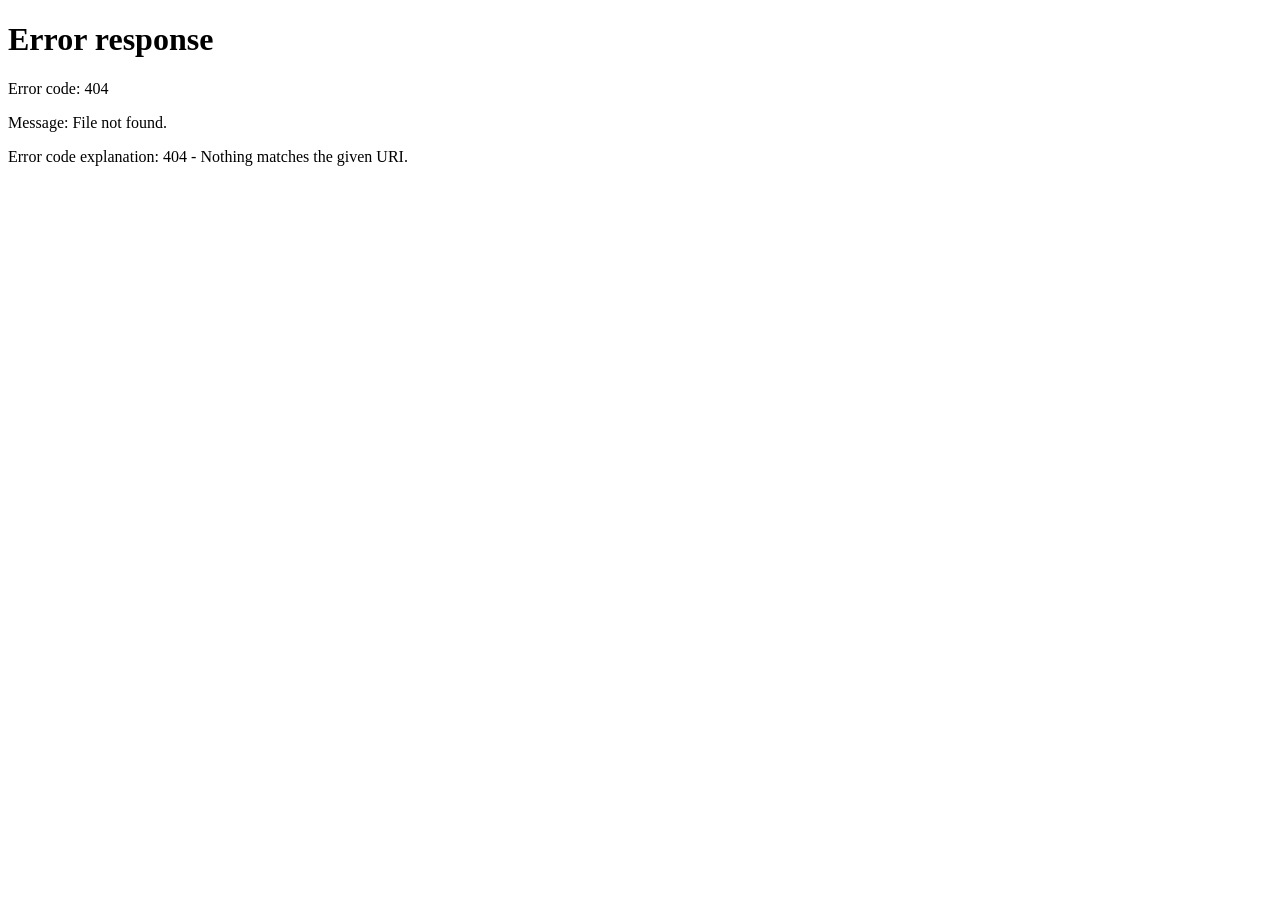
==== index.html @ 21e56ce3 "Add files via upload" ====
<!DOCTYPE html>
<html lang="fr">
<head>
<meta charset="UTF-8">
<meta name="viewport" content="width=device-width, initial-scale=1.0">
<title>Julien Lejeune - Coach Sportif & Preparateur Physique</title>
<meta http-equiv="refresh" content="0; url=variants/theme-5-charbon.html">
<link rel="canonical" href="variants/theme-5-charbon.html">
</head>
<body>
<p>Redirection vers le site...</p>
<script>
  window.location.replace('variants/theme-5-charbon.html');
</script>
</body>
</html>
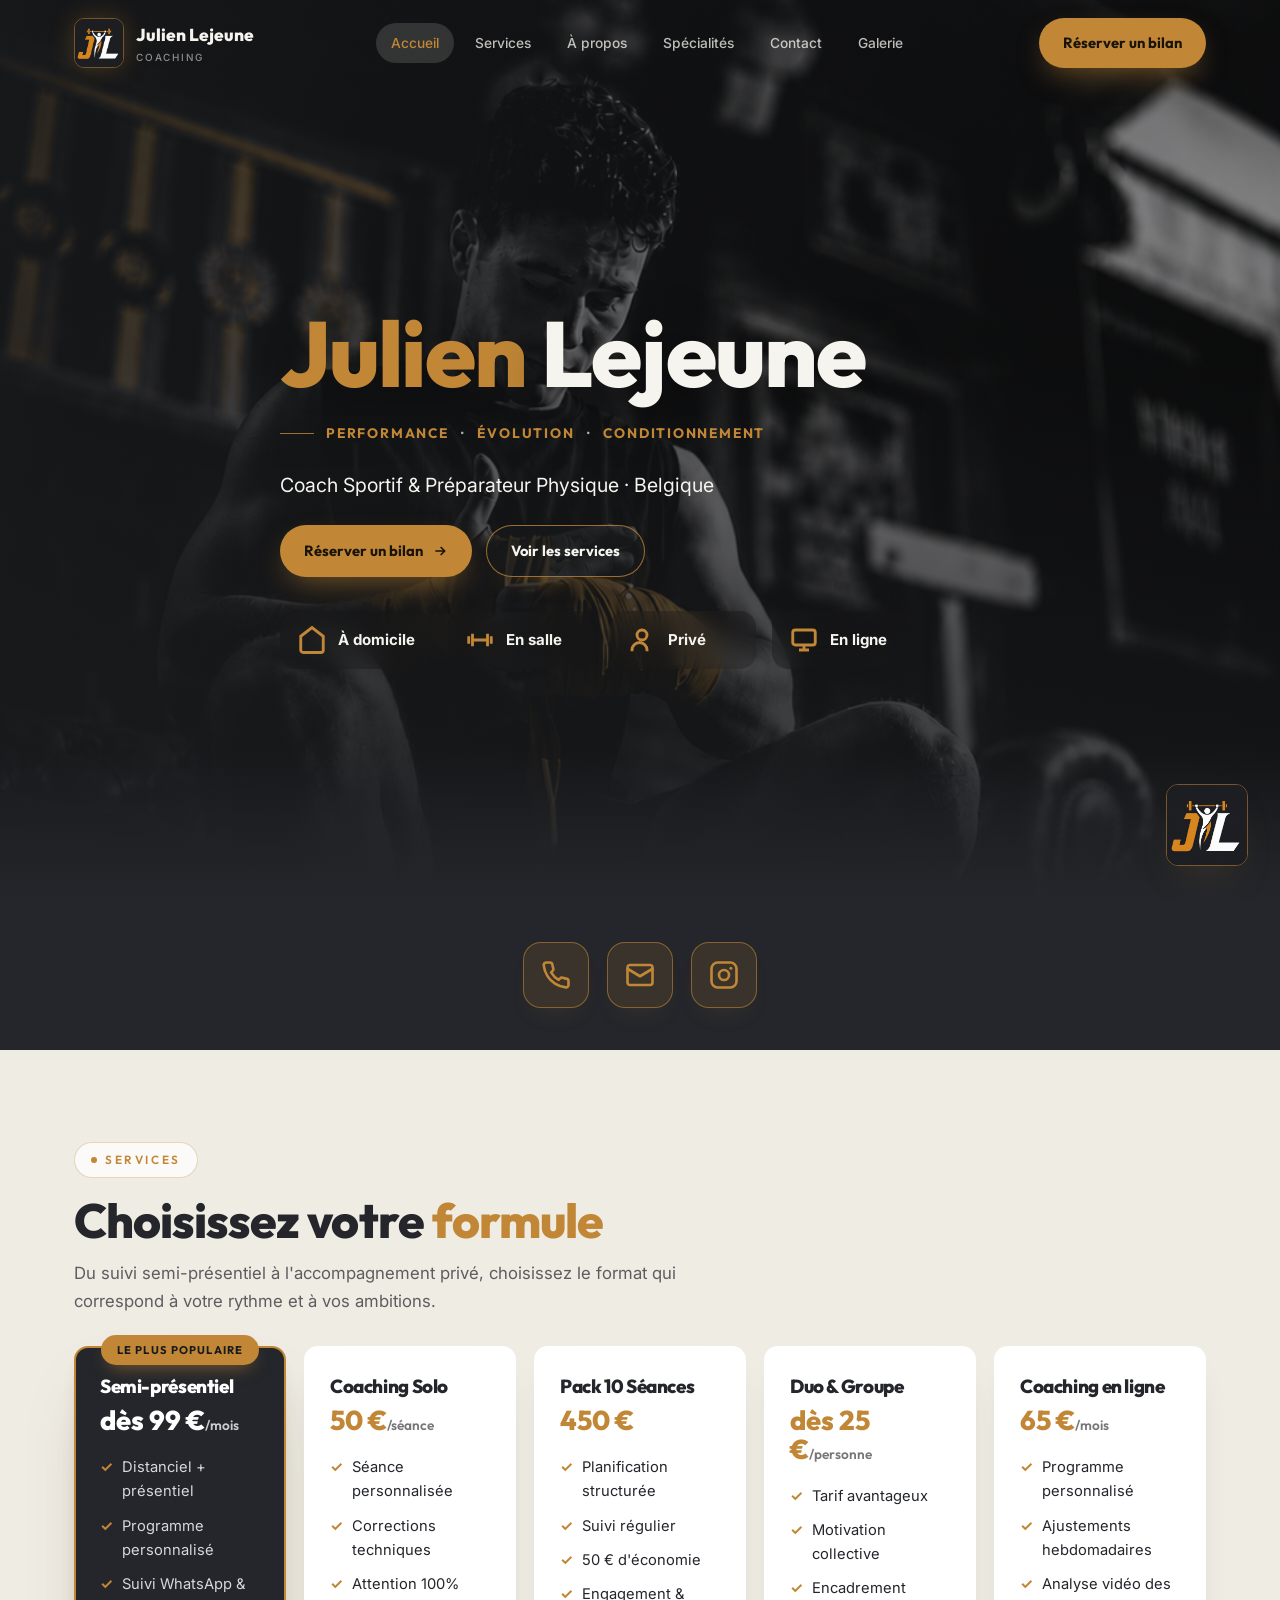
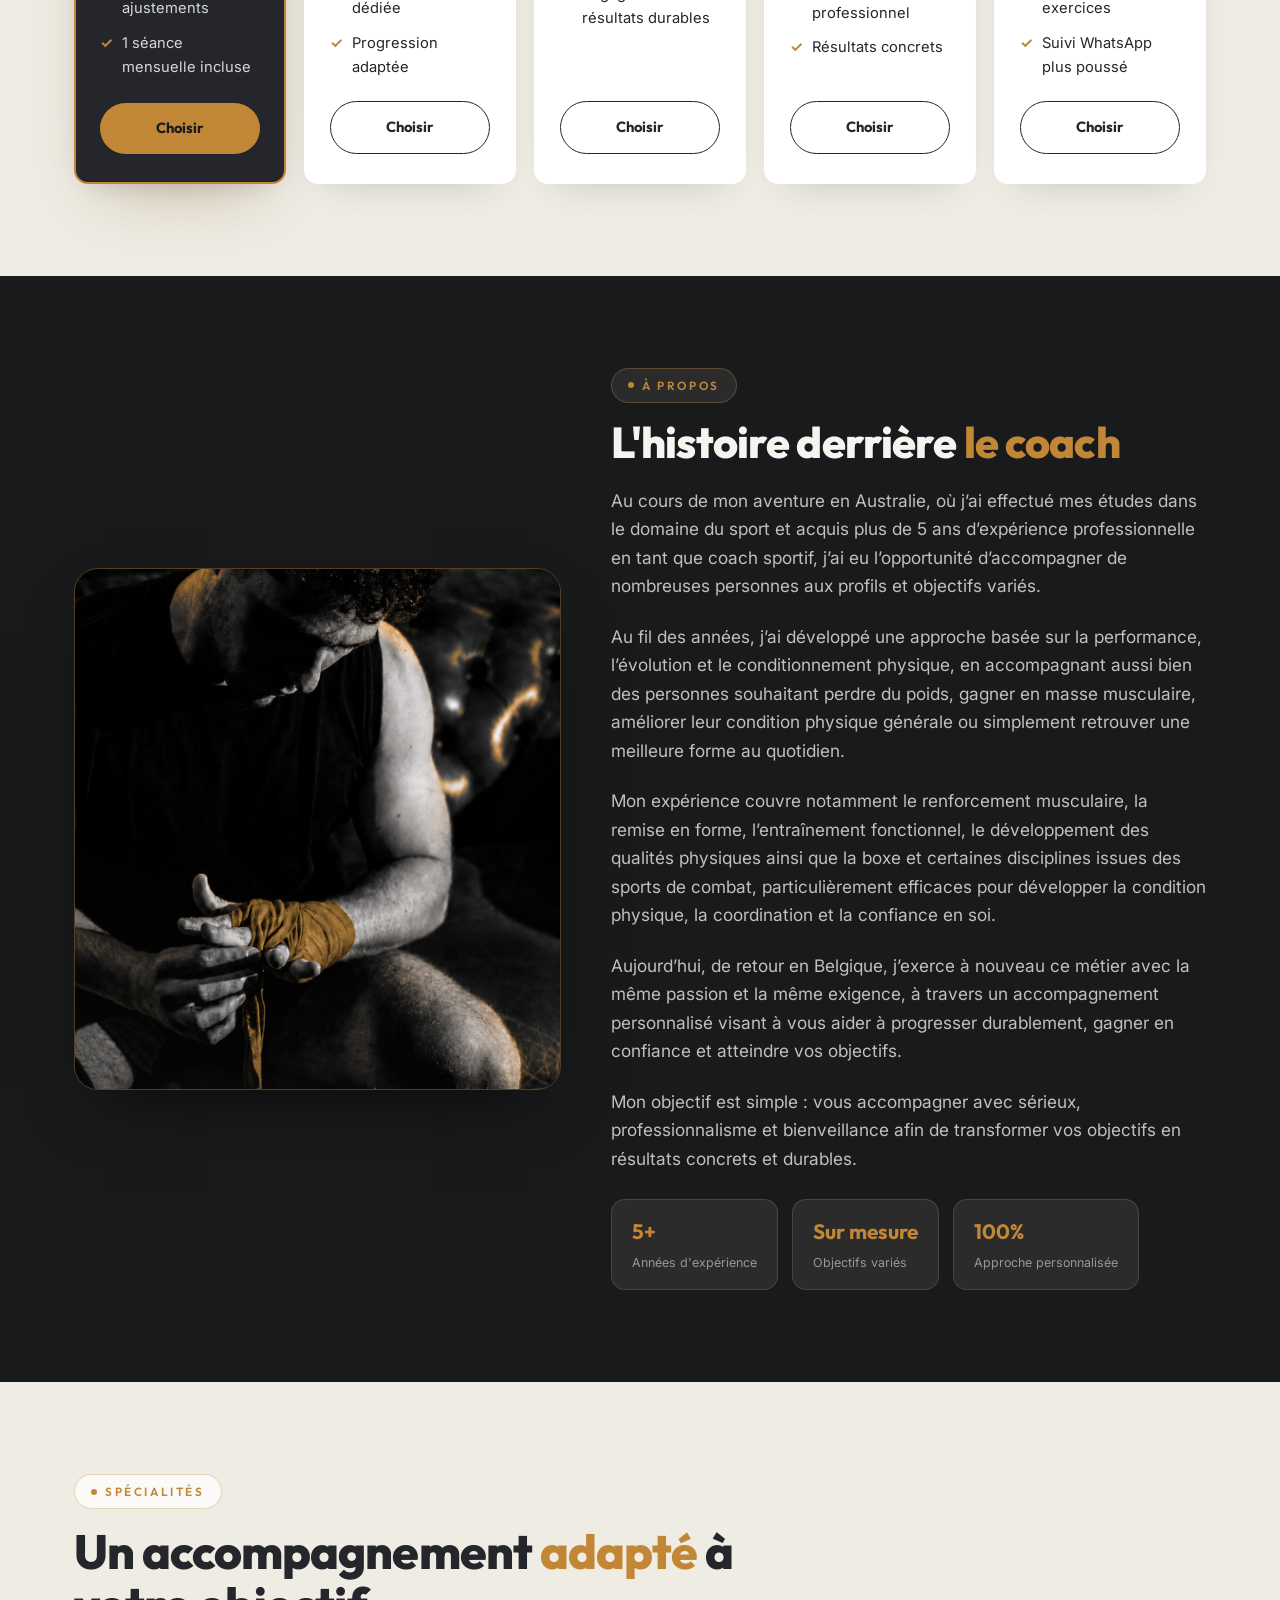
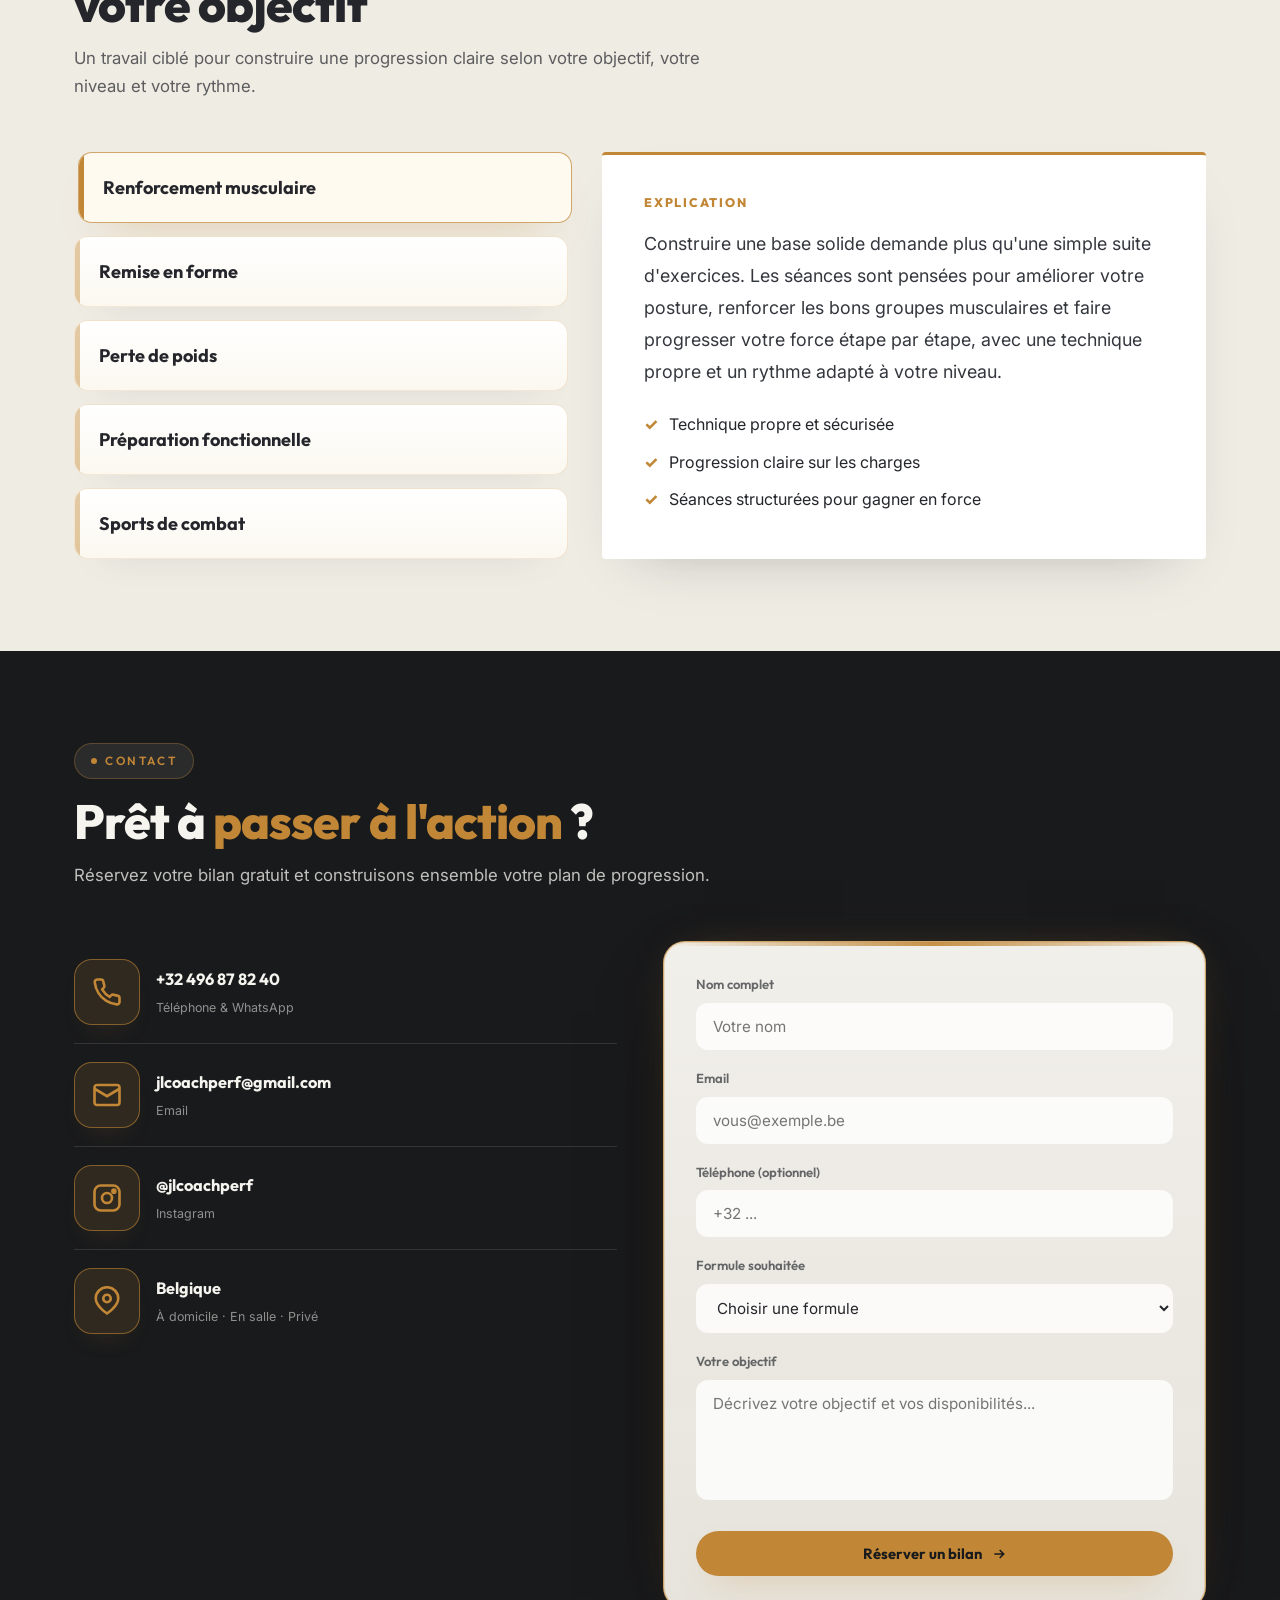
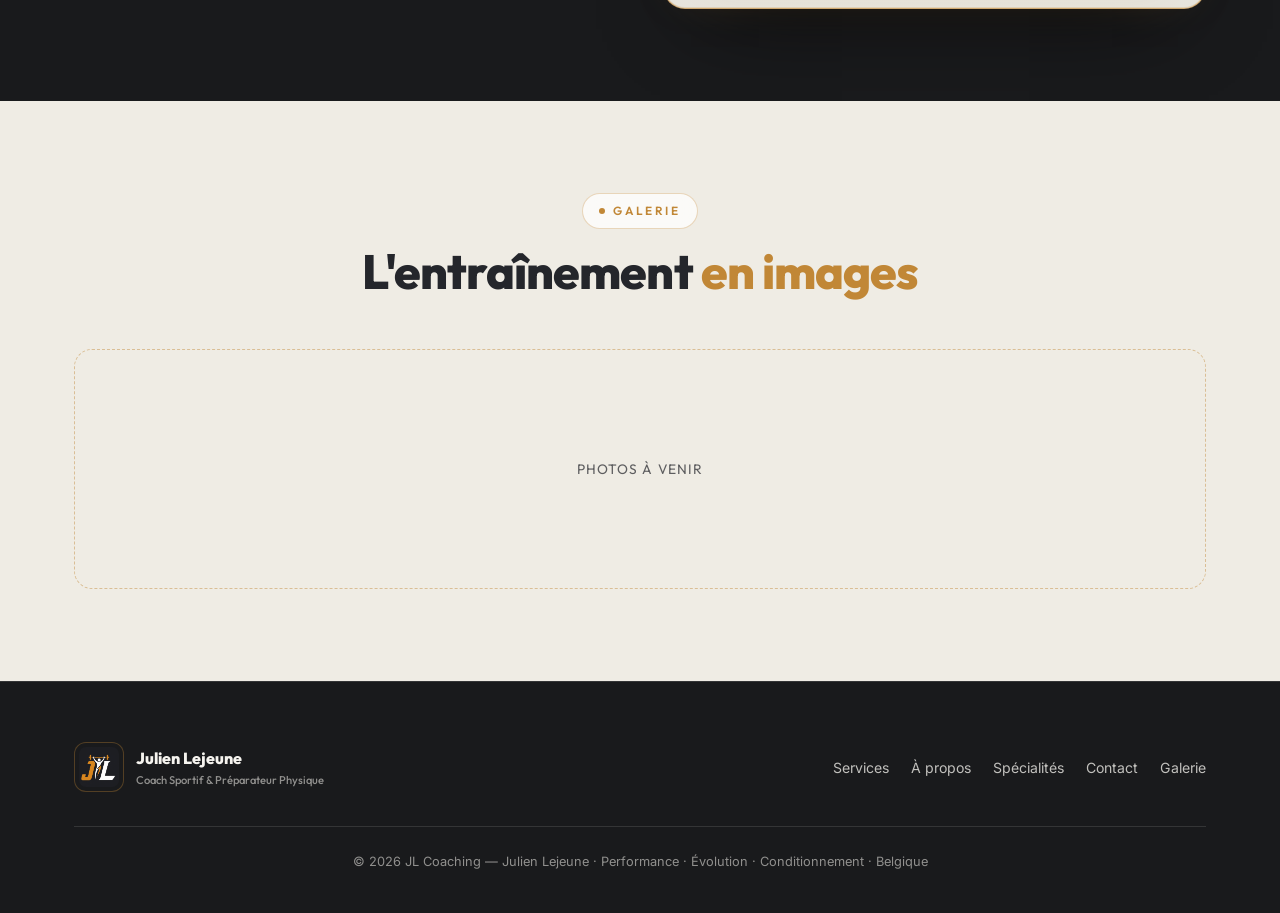
==== commit c2e37eed: "Add files via upload" ====
--- a/index.html
+++ b/index.html
@@ -1,16 +1,942 @@
-<!DOCTYPE html>
+﻿<!DOCTYPE html>
 <html lang="fr">
 <head>
 <meta charset="UTF-8">
 <meta name="viewport" content="width=device-width, initial-scale=1.0">
-<title>Julien Lejeune - Coach Sportif & Preparateur Physique</title>
-<meta http-equiv="refresh" content="0; url=variants/theme-5-charbon.html">
-<link rel="canonical" href="variants/theme-5-charbon.html">
+<title>Julien Lejeune — Coach Sportif & Préparateur Physique | Belgique</title>
+<meta name="description" content="Julien Lejeune, coach sportif & préparateur physique en Belgique. Renforcement, remise en forme, préparation fonctionnelle, boxe & sports de combat. À domicile, en salle ou privé.">
+<link rel="preconnect" href="https://fonts.googleapis.com">
+<link rel="preconnect" href="https://fonts.gstatic.com" crossorigin>
+<link href="https://fonts.googleapis.com/css2?family=Outfit:wght@500;600;700;800&family=Inter:wght@400;500;600;700&display=swap" rel="stylesheet">
+<style>
+  :root{
+    --charbon:#24262B;
+    --charbon-2:#191A1C;
+    --or:#C18736;
+    --ambre:#C18736;
+    --or-light:#C18736;
+    --action-gold:#C18736;
+    --creme:#F6F4EF;
+    --creme-soft:rgba(246,244,239,.76);
+    --creme-faint:rgba(246,244,239,.54);
+    --ink-soft:rgba(36,38,43,.72);
+    --ink-faint:rgba(36,38,43,.52);
+    --glass:rgba(246,244,239,.08);
+    --glass-2:rgba(246,244,239,.14);
+    --border:rgba(193,135,54,.34);
+    --border-soft:rgba(246,244,239,.12);
+    --shadow:0 30px 70px -30px rgba(0,0,0,.72);
+    --radius:22px;
+    --maxw:1180px;
+  }
+  *{margin:0;padding:0;box-sizing:border-box}
+  html{scroll-behavior:smooth}
+  @media (prefers-reduced-motion:reduce){html{scroll-behavior:auto}}
+  body{
+    font-family:'Inter',system-ui,sans-serif;
+    background:var(--charbon-2);
+    color:var(--creme);
+    line-height:1.65;
+    overflow-x:hidden;
+    -webkit-font-smoothing:antialiased;
+  }
+  /* diffuse golden glows over charcoal */
+  body::before{
+    content:"";position:fixed;inset:0;z-index:-2;
+    background:
+      radial-gradient(900px 600px at 12% -5%, rgba(193,135,54,.18), transparent 60%),
+      radial-gradient(800px 700px at 95% 8%, rgba(193,135,54,.1), transparent 55%),
+      linear-gradient(180deg, var(--charbon) 0%, var(--charbon-2) 100%);
+  }
+  body::after{
+    content:"";position:fixed;inset:0;z-index:-1;pointer-events:none;
+    background-image:radial-gradient(rgba(246,244,239,.03) 1px, transparent 1px);
+    background-size:42px 42px;opacity:.55;
+  }
+  h1,h2,h3,h4{font-family:'Outfit',sans-serif;line-height:1.1;font-weight:800;letter-spacing:-.02em}
+  a{color:inherit;text-decoration:none}
+  img{display:block;max-width:100%}
+  .wrap{max-width:var(--maxw);margin:0 auto;padding:0 24px}
+  .gold-text{
+    color:var(--or);
+  }
+  .eyebrow{
+    display:inline-flex;align-items:center;gap:8px;
+    font-family:'Outfit',sans-serif;font-weight:600;
+    font-size:.74rem;letter-spacing:.22em;text-transform:uppercase;
+    color:var(--or);
+    padding:7px 16px;border:1px solid var(--border);border-radius:100px;
+    background:var(--glass);backdrop-filter:blur(8px);
+  }
+  .eyebrow .dot{width:6px;height:6px;border-radius:50%;background:var(--or);box-shadow:none}
+
+  /* PROGRESS BAR */
+  #progress{
+    position:fixed;top:0;left:0;height:3px;width:0;z-index:1000;
+    background:var(--or);
+    box-shadow:0 0 14px rgba(193,135,54,.45);
+  }
+
+  /* NAV */
+  nav{
+    position:fixed;top:0;left:0;right:0;z-index:900;
+    transition:padding .35s ease,background .35s ease,border-color .35s ease;
+    padding:18px 0;
+    border-bottom:1px solid transparent;
+  }
+  nav.scrolled{
+    padding:11px 0;
+    background:rgba(25,26,28,.86);
+    backdrop-filter:blur(18px) saturate(140%);
+    border-bottom:1px solid var(--border-soft);
+  }
+  .nav-inner{display:flex;align-items:center;justify-content:space-between;gap:20px}
+  .brand{display:flex;align-items:center;gap:12px;font-family:'Outfit',sans-serif;font-weight:800;font-size:1.08rem}
+  .brand img{width:50px;height:50px;border-radius:10px;object-fit:cover;border:1.5px solid rgba(193,135,54,.56);box-shadow:0 0 24px rgba(193,135,54,.28);background:transparent;padding:0}
+  .brand small{display:block;font-weight:500;font-size:.62rem;letter-spacing:.18em;text-transform:uppercase;color:var(--creme-faint);font-family:'Inter',sans-serif}
+  .nav-links{display:flex;align-items:center;gap:6px}
+  .nav-links a{
+    font-size:.86rem;font-weight:500;color:var(--creme-soft);
+    padding:9px 15px;border-radius:100px;transition:.25s;position:relative;
+  }
+  .nav-links a:hover{color:var(--creme);background:var(--glass)}
+  .nav-links a.active{color:var(--ambre);background:var(--glass-2)}
+  .btn{
+    display:inline-flex;align-items:center;gap:9px;cursor:pointer;border:none;
+    font-family:'Outfit',sans-serif;font-weight:700;font-size:.92rem;
+    padding:13px 24px;border-radius:100px;transition:transform .25s,box-shadow .25s,filter .25s;
+  }
+  .btn-gold{
+    color:#1a1408;
+    background:var(--action-gold);
+    box-shadow:0 12px 30px -10px rgba(193,135,54,.62);
+  }
+  .btn-gold:hover{transform:translateY(-3px);background:var(--action-gold);filter:none;box-shadow:0 18px 40px -12px rgba(193,135,54,.68)}
+  .btn-ghost{color:var(--creme);background:var(--glass);border:1px solid var(--border)}
+  .btn-ghost:hover{transform:translateY(-3px);background:var(--glass-2);border-color:var(--ambre)}
+  .hero-actions .btn-ghost{
+    border-color:rgba(193,135,54,.78);
+    background:rgba(25,26,28,.5);
+    box-shadow:0 12px 30px -22px rgba(193,135,54,.8);
+  }
+  .hero-actions .btn-ghost:hover{
+    background:rgba(193,135,54,.18);
+    box-shadow:0 18px 40px -24px rgba(193,135,54,.9);
+  }
+  .nav-cta{display:inline-flex}
+  .burger{display:none;flex-direction:column;gap:5px;background:none;border:none;cursor:pointer;padding:8px}
+  .burger span{width:24px;height:2px;background:var(--creme);border-radius:2px;transition:.3s}
+  .burger.open span:nth-child(1){transform:translateY(7px) rotate(45deg)}
+  .burger.open span:nth-child(2){opacity:0}
+  .burger.open span:nth-child(3){transform:translateY(-7px) rotate(-45deg)}
+
+  /* HERO */
+  header.hero{
+    min-height:100vh;padding:170px 0 120px;position:relative;
+    display:flex;align-items:center;overflow:hidden;
+    background:
+      linear-gradient(180deg,rgba(25,26,28,.42) 0%,rgba(25,26,28,.35) 40%,rgba(25,26,28,.9) 100%),
+      linear-gradient(90deg,rgba(25,26,28,.84) 0%,rgba(25,26,28,.42) 48%,rgba(25,26,28,.12) 100%),
+      url("[data-uri]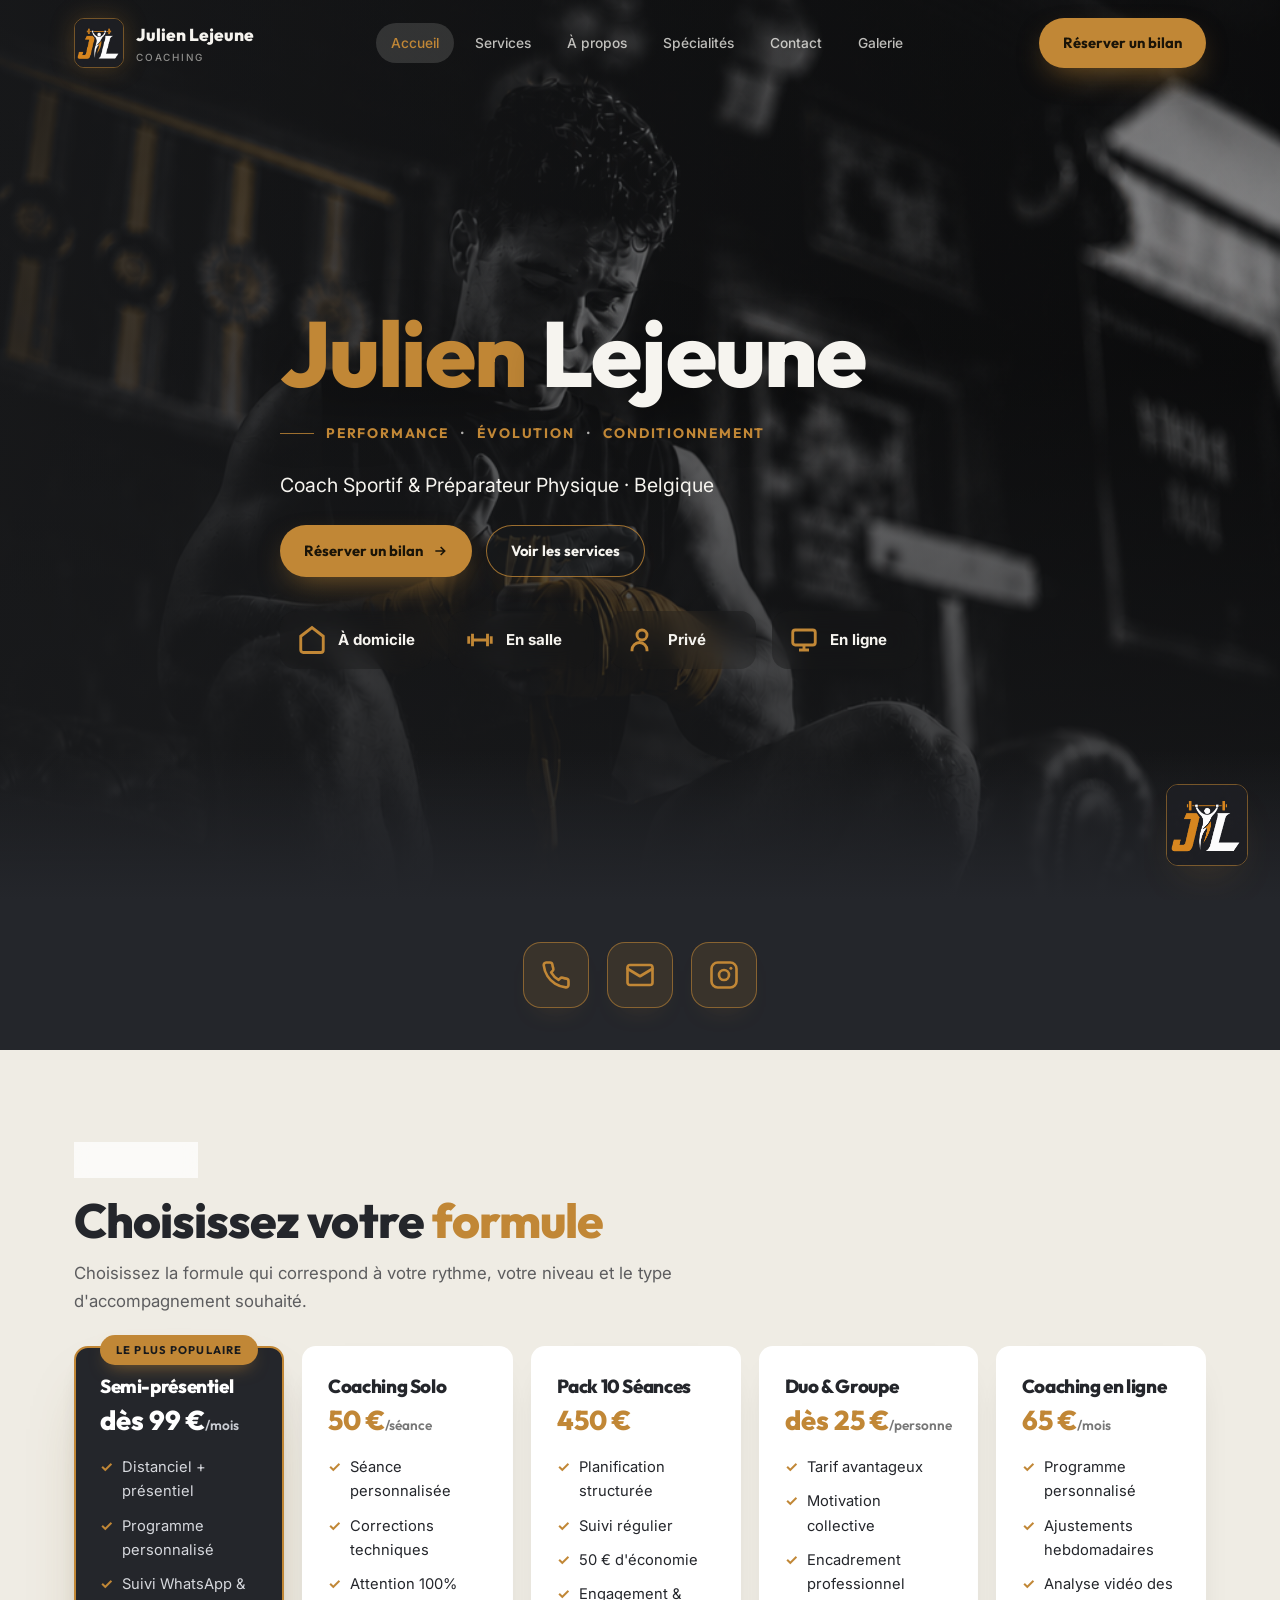
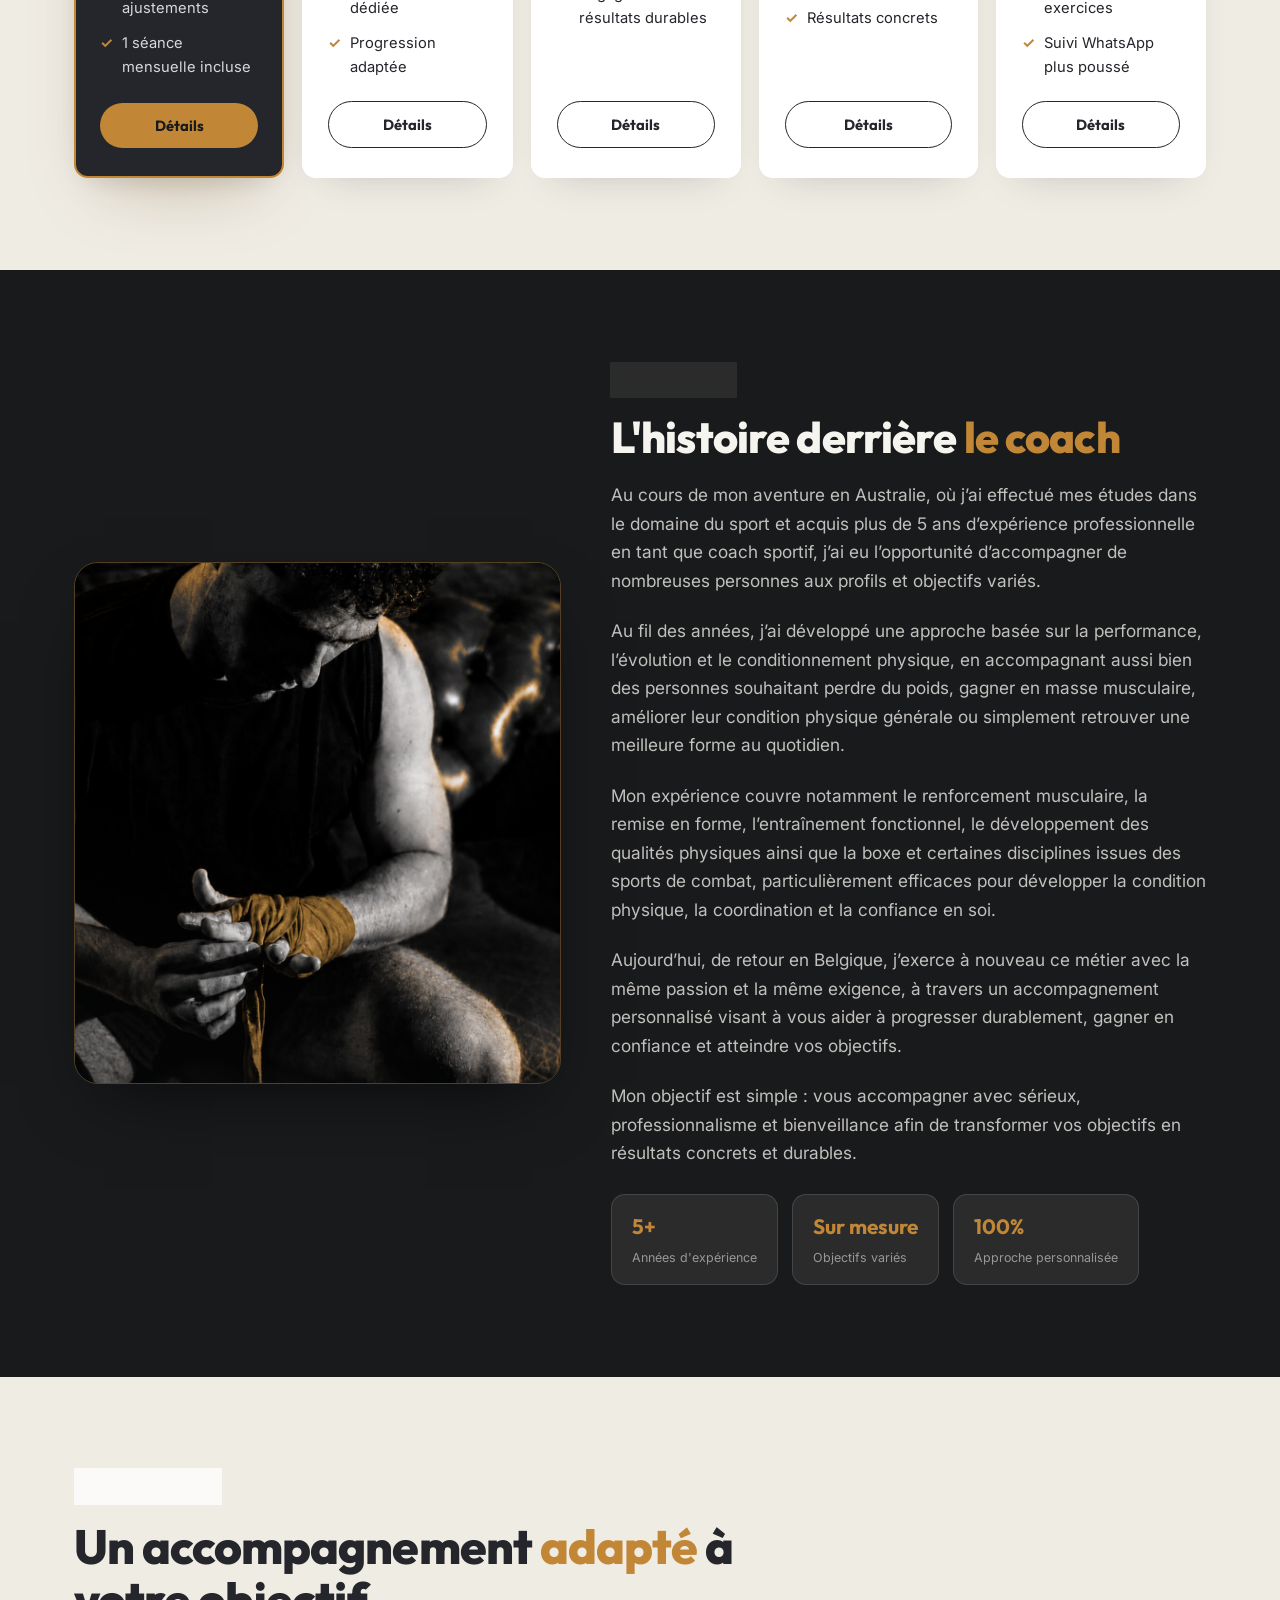
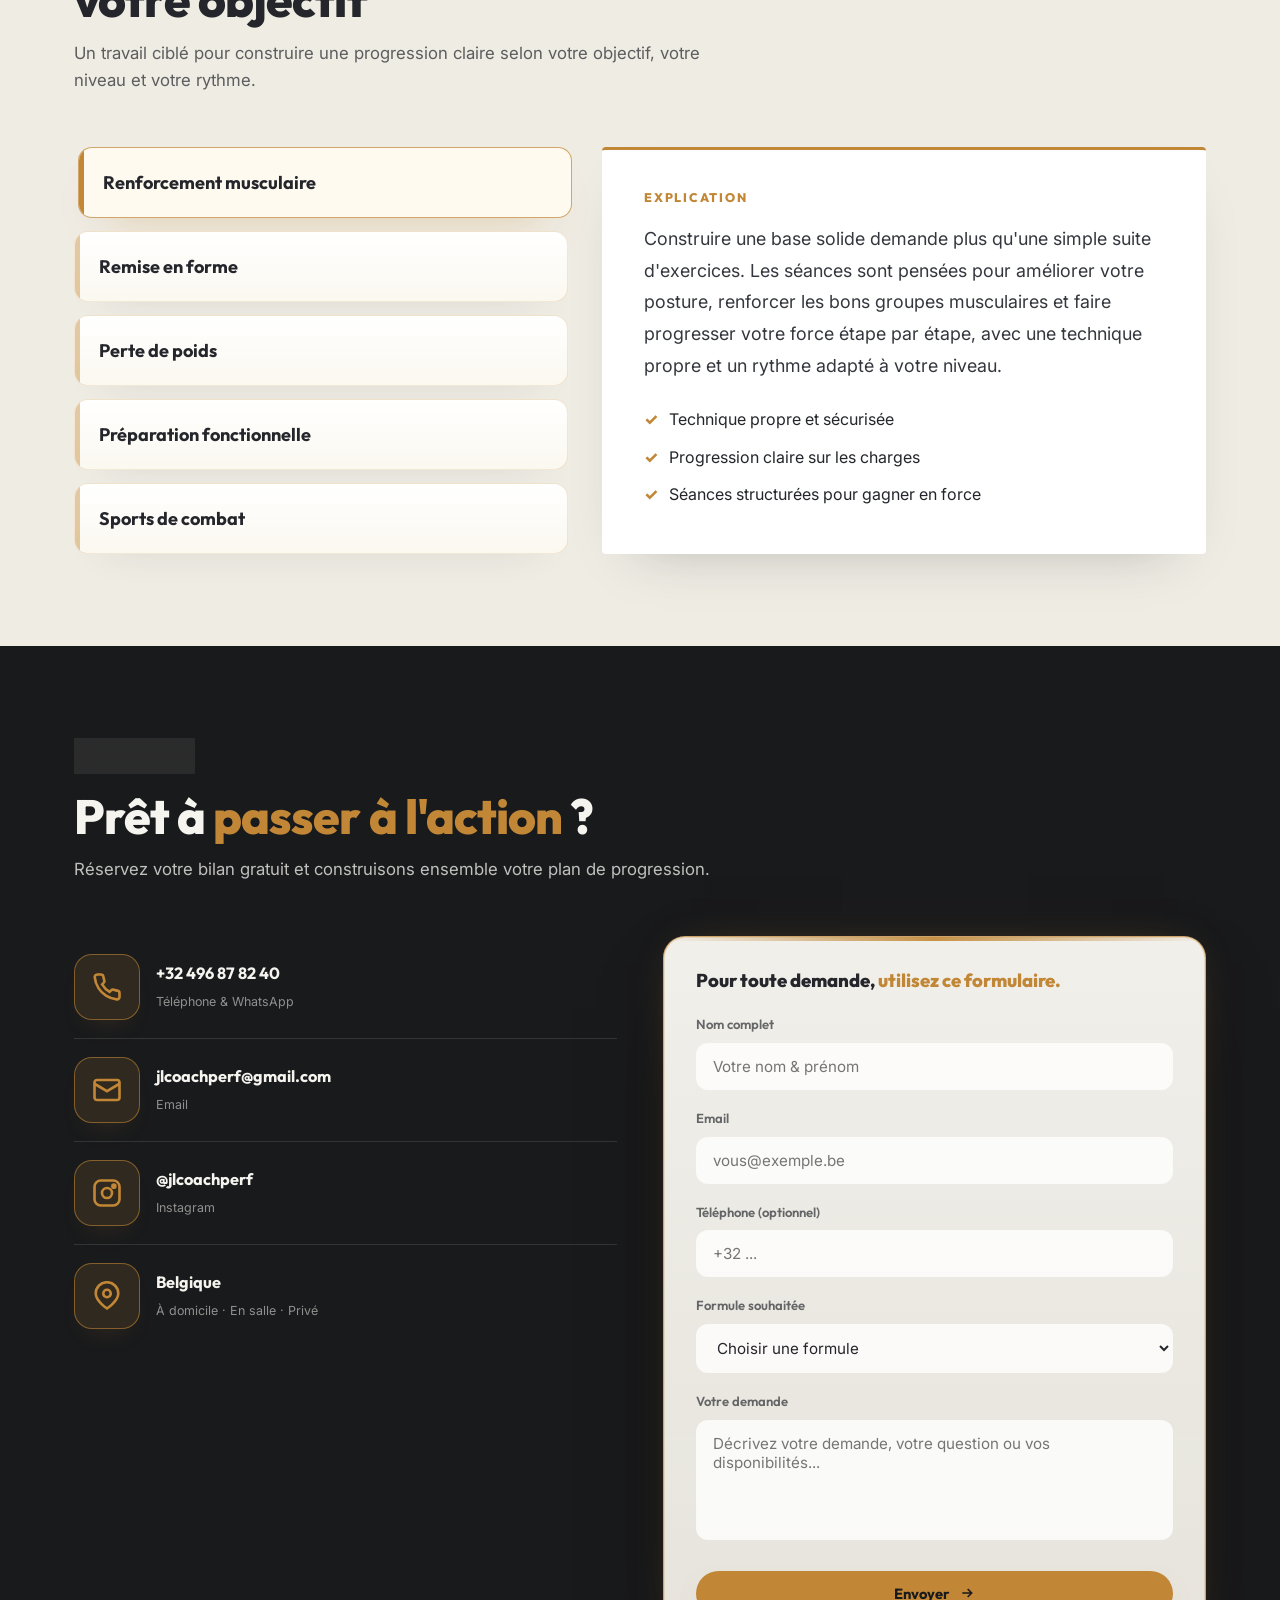
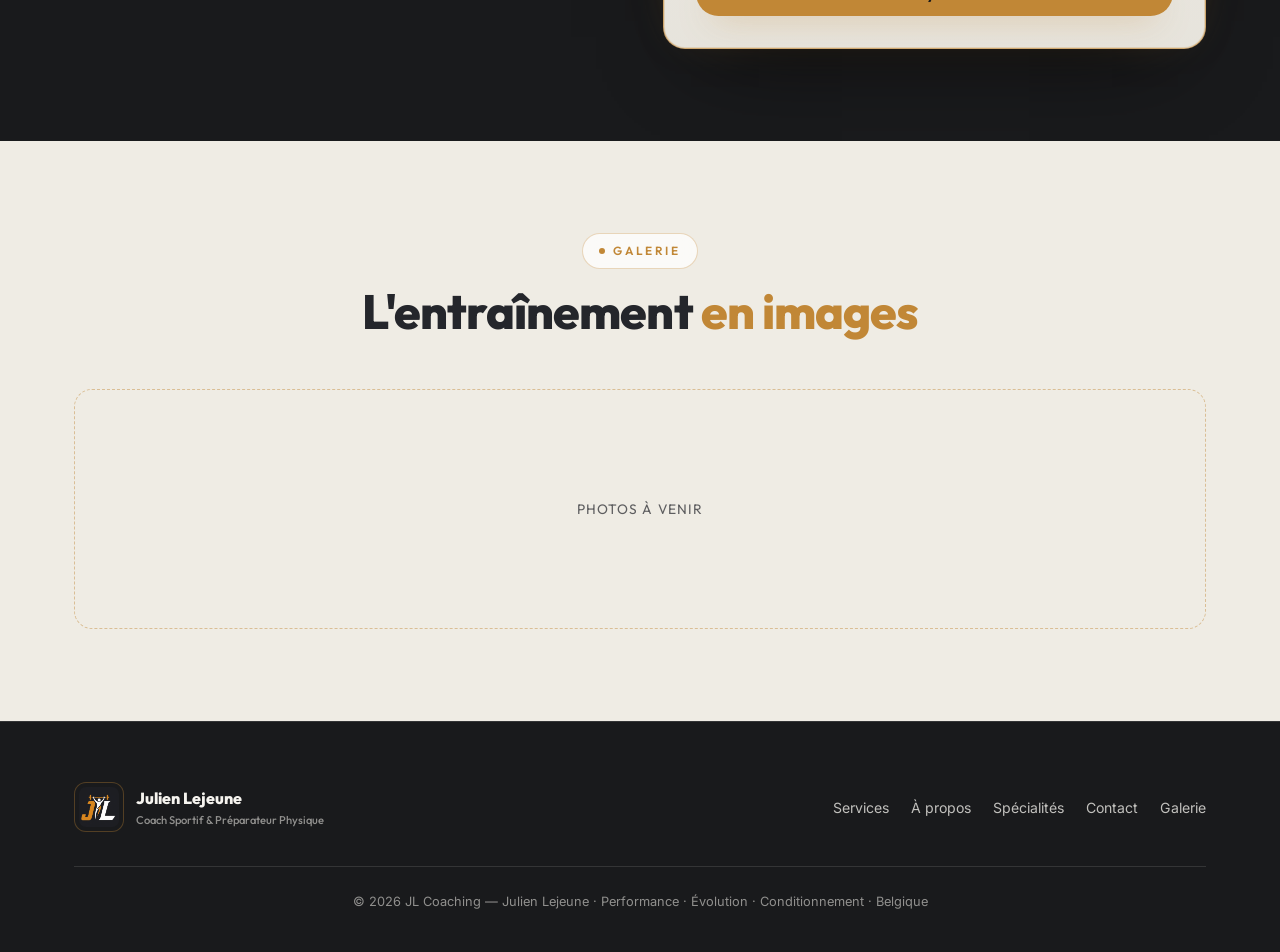
==== commit ea4d2949: "Add files via upload" ====
--- a/index.html
+++ b/index.html
@@ -241,6 +241,11 @@
   #services .svc.feat .btn-gold:hover{transform:translateY(-3px);background:var(--action-gold);color:var(--charbon-2);filter:none;box-shadow:none}
   #contact .field label{color:rgba(36,38,43,.68)}
   #contact .form-msg{color:#7a5316}
+  #contact .form-intro{
+    color:var(--charbon);font-family:'Outfit',sans-serif;font-weight:800;
+    font-size:1.16rem;line-height:1.25;margin:0 0 22px;
+  }
+  #contact .form-intro .gold-text{display:inline;color:var(--or)}
   #galerie .gallery-empty{color:var(--ink-soft)}
   .sec-head{max-width:680px;margin-bottom:52px}
   .sec-head.center{margin-left:auto;margin-right:auto;text-align:center}
@@ -312,14 +317,20 @@
   }
   .svc:hover{transform:none;box-shadow:0 30px 70px -30px rgba(116,82,32,.40),0 10px 28px -14px rgba(36,38,43,.20)}
   .svc h3{font-size:1.18rem;margin-bottom:10px}
-  .svc .price{font-family:'Outfit',sans-serif;font-weight:800;font-size:1.7rem;color:var(--or);margin-bottom:4px;line-height:1.05}
+  .svc .price{font-family:'Outfit',sans-serif;font-weight:800;font-size:1.7rem;color:var(--or);margin-bottom:4px;line-height:1.05;white-space:nowrap}
   .svc .unit{font-size:.85rem;font-weight:600;color:#777}
-  .svc ul{list-style:none;margin:16px 0 0;display:flex;flex-direction:column;gap:10px;flex:1}
+  .svc ul{list-style:none;margin:16px 0 0;display:flex;flex-direction:column;gap:10px;flex:1;order:1}
   .svc li{display:flex;gap:9px;font-size:.92rem;color:#24262B;align-items:flex-start}
   .svc li::before{content:"✓";color:var(--or);flex:none;margin-top:0;font-weight:700}
   .svc li svg{display:none}
-  .svc .btn{justify-content:center;width:100%;margin-top:22px}
-  /* highlighted pack */
+  .svc .btn{justify-content:center;width:100%;margin-top:22px;order:2}
+  .svc-detail{
+    display:none;margin:16px 0 0;color:#34373d;font-size:.92rem;line-height:1.62;flex:1;order:1;
+  }
+  .svc-detail.open{display:block}
+  .svc.details-open ul{display:none}
+  .svc.feat .svc-detail{color:#d6d8dd;border-top-color:rgba(246,244,239,.16)}
+  .service-detail-toggle[aria-expanded="true"]{background:var(--action-gold);color:var(--charbon-2);border-color:var(--action-gold)}  /* highlighted pack */
   .svc.feat{
     background:var(--charbon);color:#fff;border:2px solid var(--or);
     transform:none;
@@ -461,7 +472,7 @@
       <a href="#contact">Contact</a>
       <a href="#galerie">Galerie</a>
     </div>
-    <a href="#contact" class="btn btn-gold nav-cta">Réserver un bilan</a>
+    <a href="https://calendly.com/jl-coachperf/bilan-decouverte" target="_blank" rel="noopener" class="btn btn-gold nav-cta">Réserver un bilan</a>
     <button class="burger" id="burger" aria-label="Menu"><span></span><span></span><span></span></button>
   </div>
 </nav>
@@ -479,7 +490,7 @@
       </div>
       <p class="phrase">Coach Sportif & Préparateur Physique · Belgique</p>
       <div class="hero-actions">
-        <a href="#contact" class="btn btn-gold">Réserver un bilan
+        <a href="https://calendly.com/jl-coachperf/bilan-decouverte" target="_blank" rel="noopener" class="btn btn-gold">Réserver un bilan
           <svg width="16" height="16" viewBox="0 0 24 24" fill="none" stroke="currentColor" stroke-width="2.4"><path d="M5 12h14M13 6l6 6-6 6"/></svg>
         </a>
         <a href="#services" class="btn btn-ghost">Voir les services</a>
@@ -517,10 +528,10 @@
     <div class="sec-head reveal">
       <span class="eyebrow"><span class="dot"></span>Services</span>
       <h2>Choisissez votre <span class="gold-text">formule</span></h2>
-      <p id="serviceIntro">Du suivi semi-présentiel à l'accompagnement privé, choisissez le format qui correspond à votre rythme et à vos ambitions.</p>
+      <p id="serviceIntro">Choisissez la formule qui correspond à votre rythme, votre niveau et le type d'accompagnement souhaité.</p>
     </div>
     <div class="svc-grid">
-      <div class="svc feat reveal" data-summary="Un accompagnement hybride avec programme personnalisé, suivi WhatsApp et une séance mensuelle pour garder le cap.">
+      <div class="svc feat reveal">
         <span class="ribbon">Le plus populaire</span>
         <h3>Semi-présentiel</h3>
         <div class="price">dès 99 €<span class="unit">/mois</span></div>
@@ -530,9 +541,10 @@
           <li><svg width="16" height="16" viewBox="0 0 24 24" fill="none" stroke="currentColor" stroke-width="2.4"><path d="M5 13l4 4L19 7"/></svg>Suivi WhatsApp & ajustements</li>
           <li><svg width="16" height="16" viewBox="0 0 24 24" fill="none" stroke="currentColor" stroke-width="2.4"><path d="M5 13l4 4L19 7"/></svg>1 séance mensuelle incluse</li>
         </ul>
-        <a href="#contact" class="btn btn-gold choose-service" data-service="Semi-présentiel">Choisir</a>
-      </div>
-      <div class="svc reveal" data-summary="Une séance individuelle pour bénéficier d'une attention 100% dédiée, de corrections techniques et d'une progression adaptée.">
+        <button type="button" class="btn btn-gold service-detail-toggle" aria-expanded="false">Détails</button>
+        <div class="svc-detail"><p>Un suivi hybride avec programme personnalisé, accompagnement à distance et une séance présentielle mensuelle. L'objectif est de garder un cadre clair, des ajustements réguliers et une vraie continuité entre vos entraînements.</p></div>
+      </div>
+      <div class="svc reveal">
         <h3>Coaching Solo</h3>
         <div class="price">50 €<span class="unit">/séance</span></div>
         <ul>
@@ -541,9 +553,10 @@
           <li><svg width="16" height="16" viewBox="0 0 24 24" fill="none" stroke="currentColor" stroke-width="2.4"><path d="M5 13l4 4L19 7"/></svg>Attention 100% dédiée</li>
           <li><svg width="16" height="16" viewBox="0 0 24 24" fill="none" stroke="currentColor" stroke-width="2.4"><path d="M5 13l4 4L19 7"/></svg>Progression adaptée</li>
         </ul>
-        <a href="#contact" class="btn btn-ghost choose-service" data-service="Coaching Solo">Choisir</a>
-      </div>
-      <div class="svc reveal" data-summary="Une formule pensée pour structurer votre progression sur plusieurs séances et installer des résultats durables.">
+        <button type="button" class="btn btn-ghost service-detail-toggle" aria-expanded="false">Détails</button>
+        <div class="svc-detail"><p>Une séance individuelle pensée uniquement pour vous. Le travail est adapté à votre niveau, vos objectifs et votre rythme, avec des corrections techniques en direct, une attention 100% dédiée et une progression construite séance après séance.</p></div>
+      </div>
+      <div class="svc reveal">
         <h3>Pack 10 Séances</h3>
         <div class="price">450 €</div>
         <ul>
@@ -552,9 +565,10 @@
           <li><svg width="16" height="16" viewBox="0 0 24 24" fill="none" stroke="currentColor" stroke-width="2.4"><path d="M5 13l4 4L19 7"/></svg>50 € d'économie</li>
           <li><svg width="16" height="16" viewBox="0 0 24 24" fill="none" stroke="currentColor" stroke-width="2.4"><path d="M5 13l4 4L19 7"/></svg>Engagement & résultats durables</li>
         </ul>
-        <a href="#contact" class="btn btn-ghost choose-service" data-service="Pack 10 Séances">Choisir</a>
-      </div>
-      <div class="svc reveal" data-summary="Une option motivante pour s'entraîner à plusieurs, profiter d'un tarif avantageux et avancer avec un cadre professionnel.">
+        <button type="button" class="btn btn-ghost service-detail-toggle" aria-expanded="false">Détails</button>
+        <div class="svc-detail"><p>Le pack permet de planifier un vrai cycle de progression. Les séances sont structurées pour installer de la régularité, suivre vos progrès et viser des résultats durables, avec l'avantage économique de 50 euros par rapport aux séances à l'unité.</p></div>
+      </div>
+      <div class="svc reveal">
         <h3>Duo & Groupe</h3>
         <div class="price">dès 25 €<span class="unit">/personne</span></div>
         <ul>
@@ -563,9 +577,10 @@
           <li><svg width="16" height="16" viewBox="0 0 24 24" fill="none" stroke="currentColor" stroke-width="2.4"><path d="M5 13l4 4L19 7"/></svg>Encadrement professionnel</li>
           <li><svg width="16" height="16" viewBox="0 0 24 24" fill="none" stroke="currentColor" stroke-width="2.4"><path d="M5 13l4 4L19 7"/></svg>Résultats concrets</li>
         </ul>
-        <a href="#contact" class="btn btn-ghost choose-service" data-service="Duo & Groupe">Choisir</a>
-      </div>
-      <div class="svc reveal" data-summary="Un suivi 100% à distance avec programme personnalisé, ajustements hebdomadaires et analyse vidéo des exercices.">
+        <button type="button" class="btn btn-ghost service-detail-toggle" aria-expanded="false">Détails</button>
+        <div class="svc-detail"><p>Une formule pensée pour s'entraîner à plusieurs tout en gardant un encadrement professionnel. Le tarif devient plus avantageux, la motivation collective aide à rester régulier, et les séances restent orientées vers des résultats concrets.</p></div>
+      </div>
+      <div class="svc reveal">
         <h3>Coaching en ligne</h3>
         <div class="price">65 €<span class="unit">/mois</span></div>
         <ul>
@@ -574,7 +589,8 @@
           <li><svg width="16" height="16" viewBox="0 0 24 24" fill="none" stroke="currentColor" stroke-width="2.4"><path d="M5 13l4 4L19 7"/></svg>Analyse vidéo des exercices</li>
           <li><svg width="16" height="16" viewBox="0 0 24 24" fill="none" stroke="currentColor" stroke-width="2.4"><path d="M5 13l4 4L19 7"/></svg>Suivi WhatsApp plus poussé</li>
         </ul>
-        <a href="#contact" class="btn btn-ghost choose-service" data-service="Coaching en ligne">Choisir</a>
+        <button type="button" class="btn btn-ghost service-detail-toggle" aria-expanded="false">Détails</button>
+        <div class="svc-detail"><p>Le coaching en ligne vous permet d'être accompagné à distance avec un programme personnalisé, des ajustements hebdomadaires et une analyse vidéo de vos exercices. Le suivi WhatsApp est plus poussé pour garder un lien régulier et adapter le travail à vos retours.</p></div>
       </div>
     </div>
   </div>
@@ -661,9 +677,10 @@
         </div>
       </div>
       <form id="contactForm" novalidate class="reveal">
+        <p class="form-intro">Pour toute demande, <span class="gold-text">utilisez ce formulaire.</span></p>
         <div class="field">
           <label for="name">Nom complet</label>
-          <input type="text" id="name" name="name" placeholder="Votre nom">
+          <input type="text" id="name" name="name" placeholder="Votre nom & prénom">
           <span class="err">Veuillez indiquer votre nom.</span>
         </div>
         <div class="field">
@@ -689,11 +706,11 @@
           </select>
         </div>
         <div class="field">
-          <label for="message">Votre objectif</label>
-          <textarea id="message" name="message" placeholder="Décrivez votre objectif et vos disponibilités..."></textarea>
+          <label for="message">Votre demande</label>
+          <textarea id="message" name="message" placeholder="Décrivez votre demande, votre question ou vos disponibilités..."></textarea>
           <span class="err">Veuillez décrire votre demande (10 caractères min.).</span>
         </div>
-        <button type="submit" class="btn btn-gold">Réserver un bilan
+        <button type="submit" class="btn btn-gold">Envoyer
           <svg width="16" height="16" viewBox="0 0 24 24" fill="none" stroke="currentColor" stroke-width="2.4"><path d="M5 12h14M13 6l6 6-6 6"/></svg>
         </button>
         <div class="form-msg" id="formMsg">Merci ! Votre demande a bien été envoyée. Julien vous recontacte très vite.</div>
@@ -862,20 +879,16 @@
 
   // SERVICE CHOICE
   var serviceSelect = document.getElementById('service');
-  var serviceIntro = document.getElementById('serviceIntro');
-  var defaultServiceIntro = serviceIntro ? serviceIntro.textContent : '';
-  document.querySelectorAll('#services .svc').forEach(function(card){
-    card.addEventListener('mouseenter', function(){
-      if(serviceIntro) serviceIntro.textContent = card.getAttribute('data-summary') || defaultServiceIntro;
-    });
-    card.addEventListener('focusin', function(){
-      if(serviceIntro) serviceIntro.textContent = card.getAttribute('data-summary') || defaultServiceIntro;
-    });
-    card.addEventListener('mouseleave', function(){
-      if(serviceIntro) serviceIntro.textContent = defaultServiceIntro;
-    });
-    card.addEventListener('focusout', function(){
-      if(serviceIntro) serviceIntro.textContent = defaultServiceIntro;
+
+  document.querySelectorAll('.service-detail-toggle').forEach(function(btn){
+    btn.addEventListener('click', function(){
+      var card = btn.closest('.svc');
+      var detail = card ? card.querySelector('.svc-detail') : null;
+      var open = btn.getAttribute('aria-expanded') === 'true';
+      btn.setAttribute('aria-expanded', open ? 'false' : 'true');
+      btn.textContent = open ? 'Détails' : 'Résumé';
+      if(card) card.classList.toggle('details-open', !open);
+      if(detail) detail.classList.toggle('open', !open);
     });
   });
   document.querySelectorAll('.choose-service').forEach(function(btn){
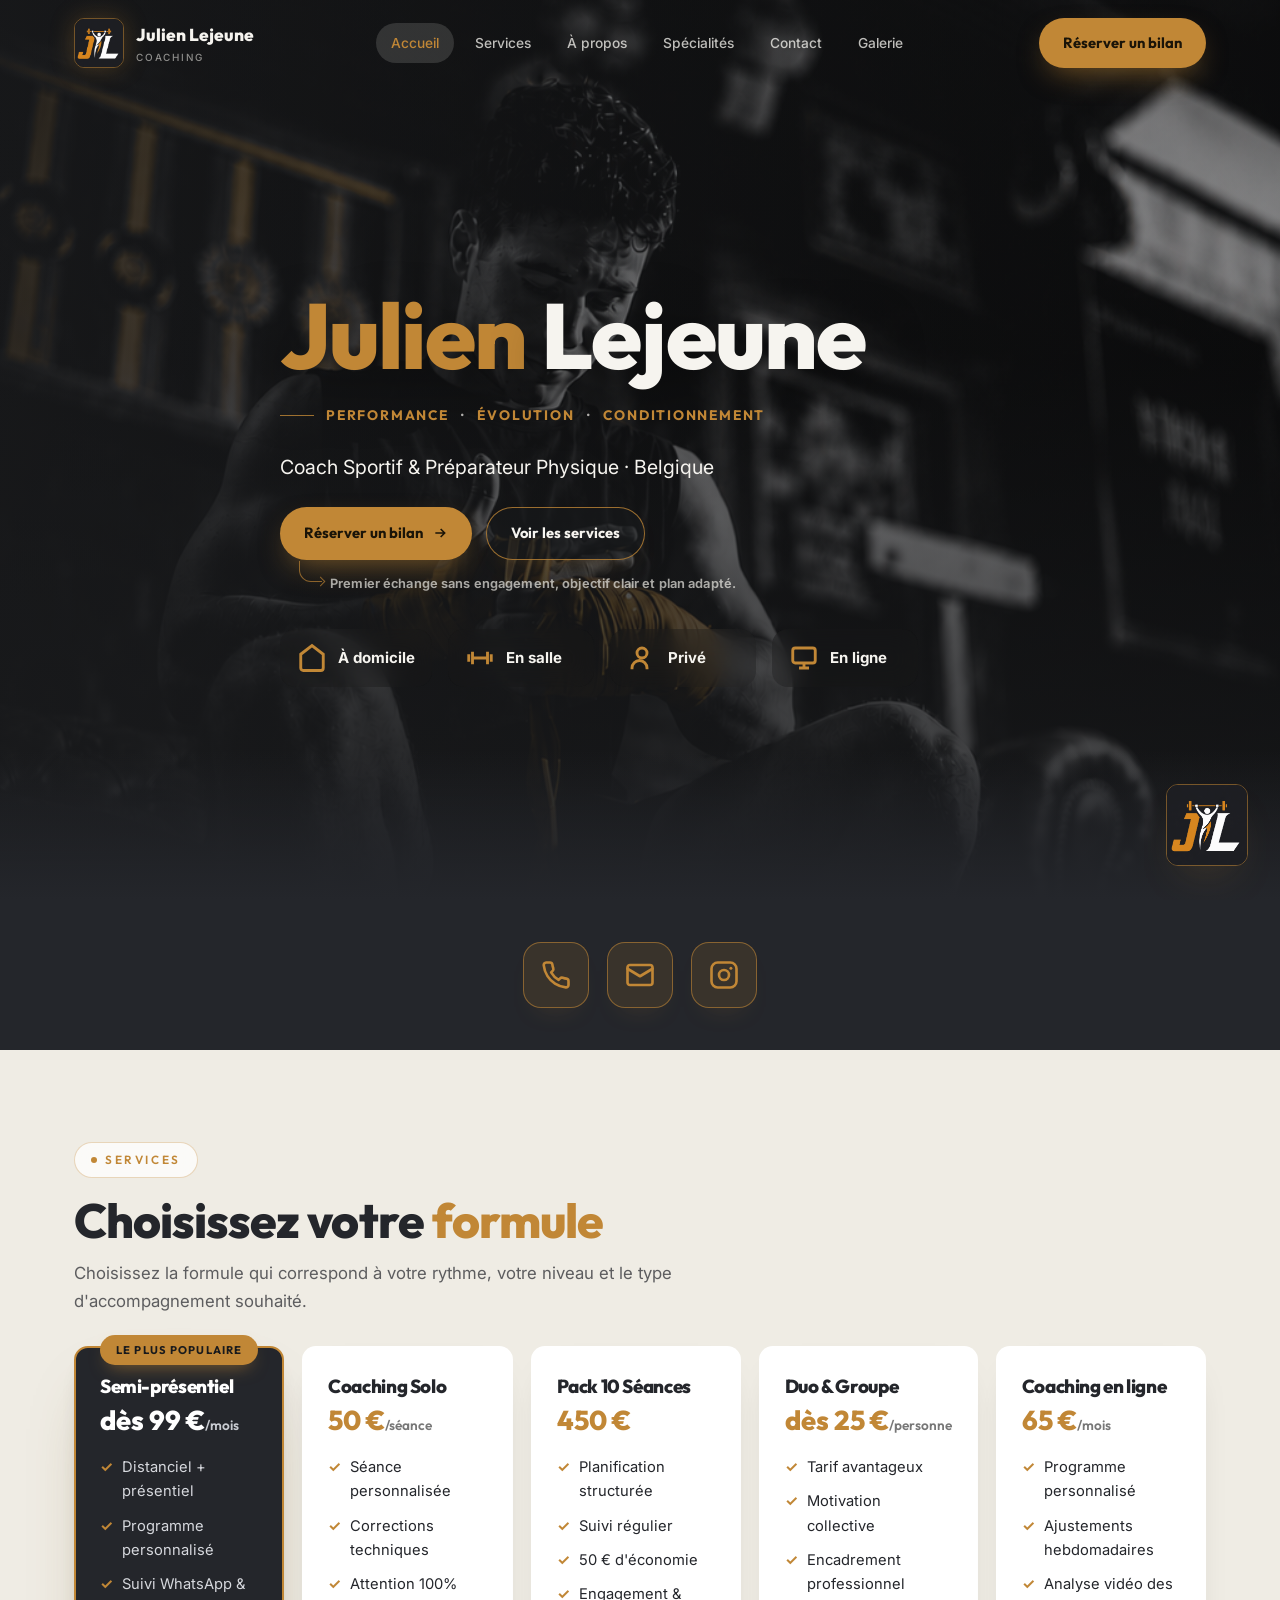
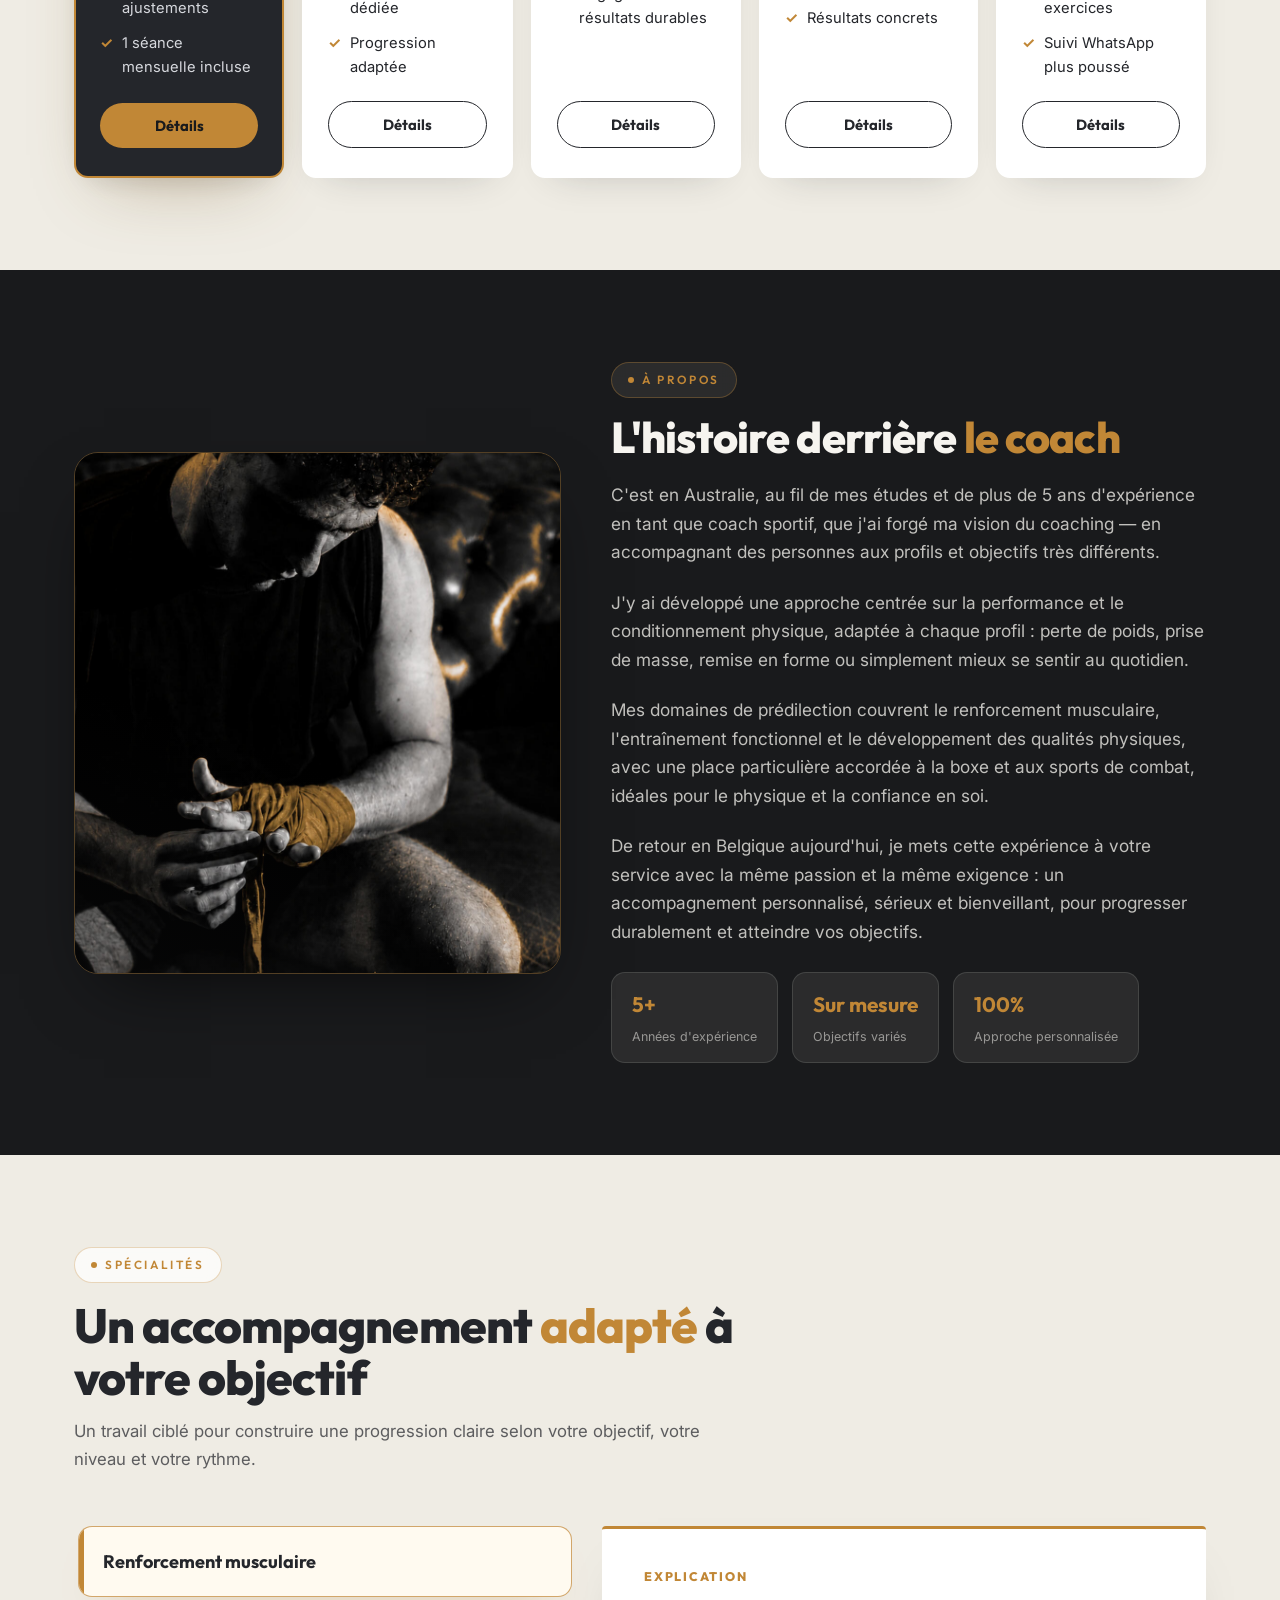
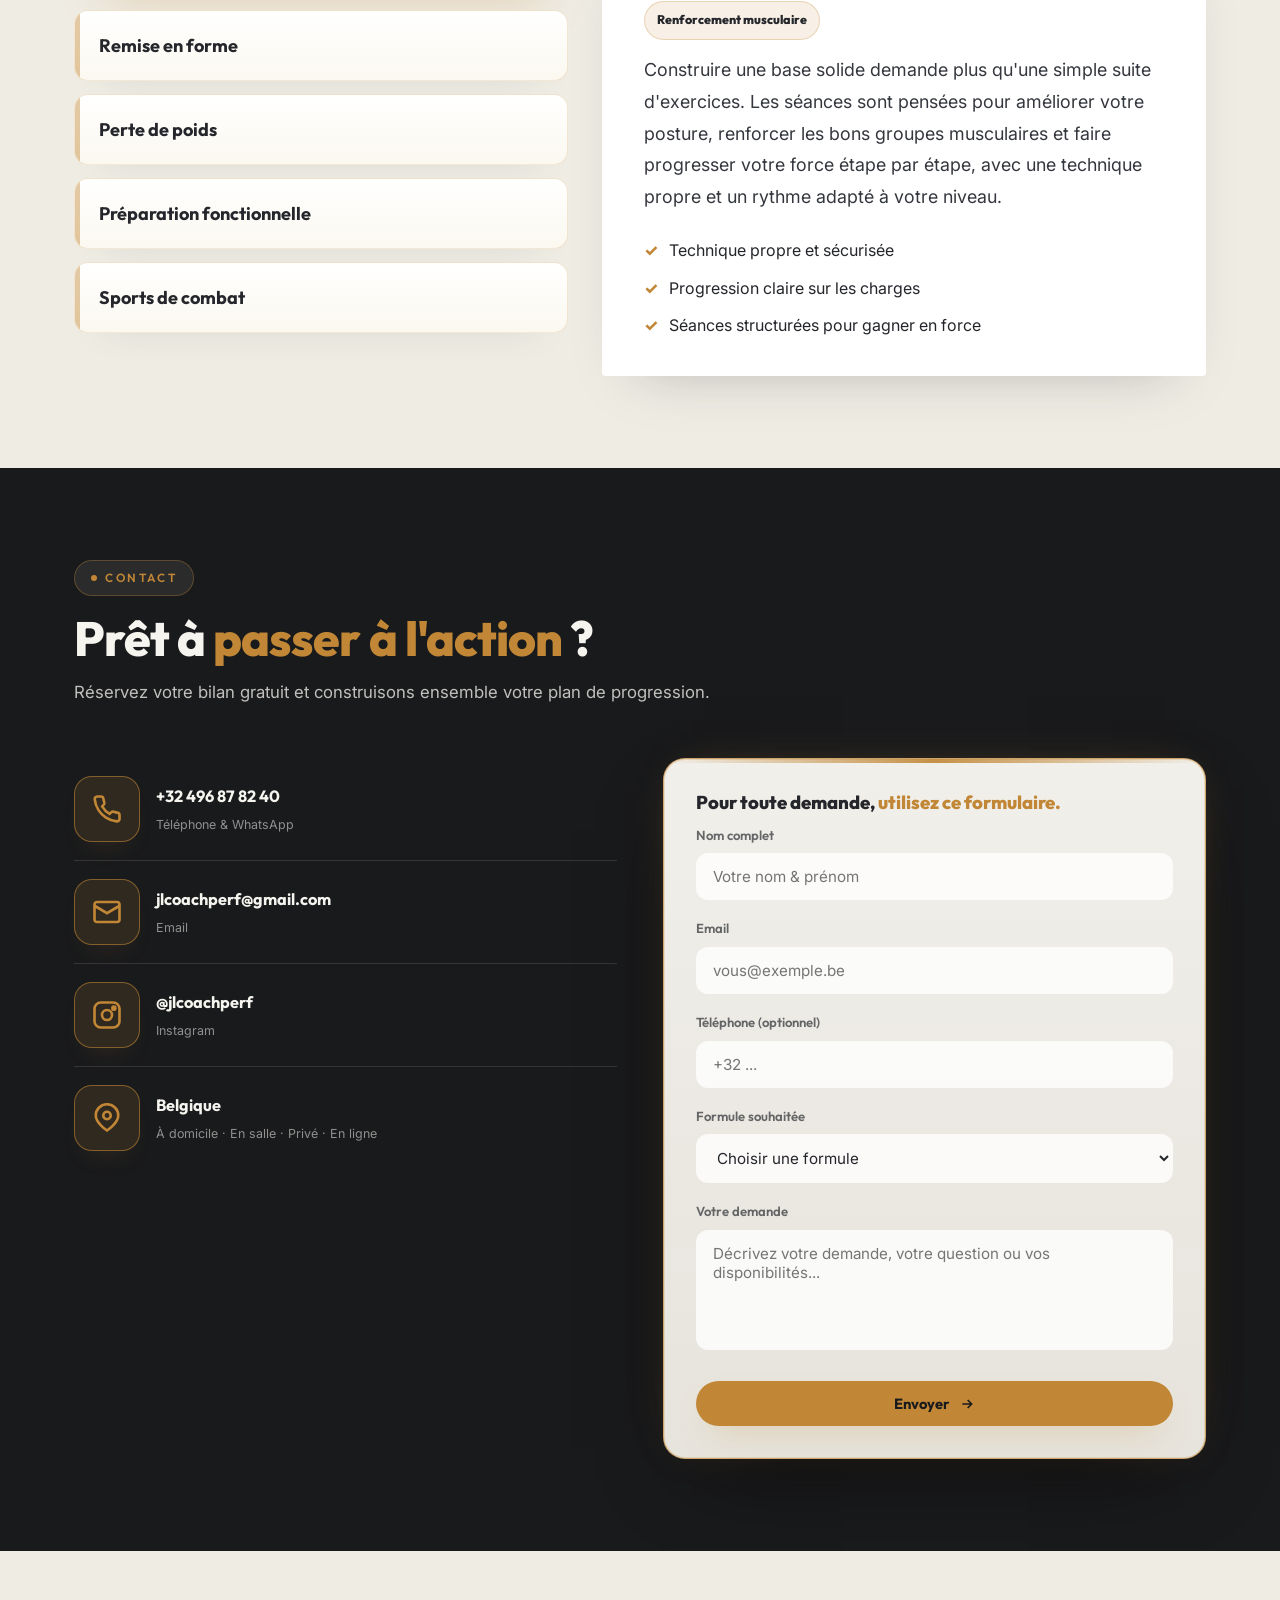
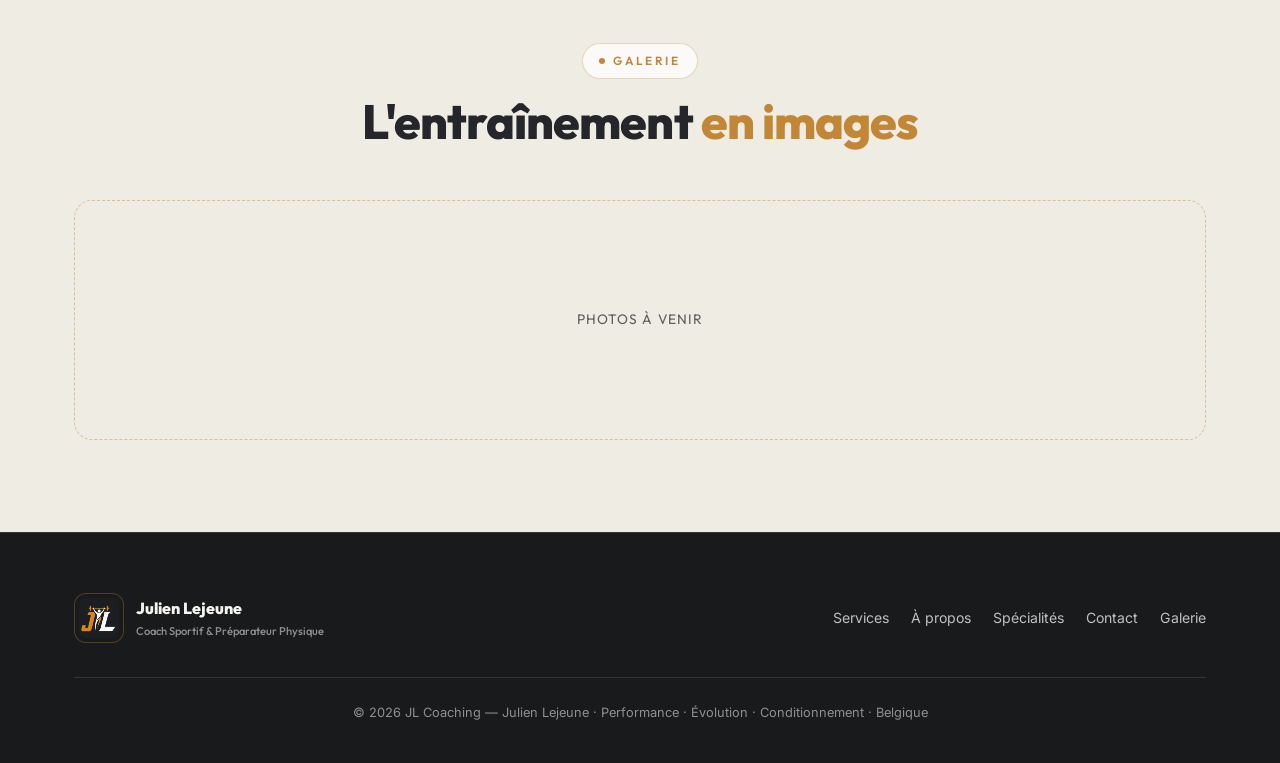
==== commit 436e00d4: "Add files via upload" ====
--- a/index.html
+++ b/index.html
@@ -179,6 +179,24 @@
   }
   .modes svg{width:30px;height:30px;color:var(--or);stroke-width:2.3}
   .hero-actions{display:flex;gap:14px;flex-wrap:wrap}
+  .trust-line{
+    position:relative;display:inline-block;
+    margin:13px 0 0 18px;padding-left:32px;
+    color:rgba(246,244,239,.66);
+    font-size:.8rem;font-weight:650;letter-spacing:.01em;
+  }
+  .trust-line::before{
+    content:"";position:absolute;left:1px;top:-12px;
+    width:22px;height:20px;border-left:1.5px solid rgba(193,135,54,.68);
+    border-bottom:1.5px solid rgba(193,135,54,.68);
+    border-radius:0 0 0 12px;
+  }
+  .trust-line::after{
+    content:"";position:absolute;left:19px;top:5px;
+    width:6px;height:6px;border-right:1.5px solid rgba(193,135,54,.68);
+    border-bottom:1.5px solid rgba(193,135,54,.68);
+    transform:rotate(-45deg);
+  }
   .hero-photo{display:none}
   .hero-photo .frame{
     position:relative;border-radius:26px;overflow:hidden;
@@ -243,7 +261,7 @@
   #contact .form-msg{color:#7a5316}
   #contact .form-intro{
     color:var(--charbon);font-family:'Outfit',sans-serif;font-weight:800;
-    font-size:1.16rem;line-height:1.25;margin:0 0 22px;
+    font-size:1.16rem;line-height:1.25;margin:0 0 10px;
   }
   #contact .form-intro .gold-text{display:inline;color:var(--or)}
   #galerie .gallery-empty{color:var(--ink-soft)}
@@ -275,6 +293,7 @@
     box-shadow:0 24px 56px -36px rgba(36,38,43,.34);
   }
   .spec-detail .spec-kicker{font-family:'Outfit',sans-serif;font-size:.78rem;font-weight:800;letter-spacing:.14em;text-transform:uppercase;color:var(--or);margin-bottom:14px}
+  .spec-current{display:inline-flex;margin-bottom:14px;padding:8px 12px;border-radius:999px;background:rgba(193,135,54,.12);border:1px solid rgba(193,135,54,.28);color:var(--charbon);font-family:'Outfit',sans-serif;font-size:.78rem;font-weight:800}
   .spec-detail h3{display:none}
   .spec-detail p{color:#34373d;margin-bottom:24px;font-size:1.12rem;line-height:1.78}
   .spec-detail ul{list-style:none;display:flex;flex-direction:column;gap:11px}
@@ -295,6 +314,7 @@
     border-color:var(--action-gold);box-shadow:0 18px 40px -24px rgba(193,135,54,.85);
   }
   .quick-socials svg{width:30px;height:30px;stroke-width:2.1}
+  .quick-mobile-logo{display:none}
 
   /* STATS */
   .stats-grid{display:grid;grid-template-columns:repeat(4,1fr);gap:20px}
@@ -443,11 +463,51 @@
     .stats-grid,.gal-grid{grid-template-columns:1fr}
     .svc-grid{grid-template-columns:1fr}
     .float-card{left:12px;right:12px;bottom:12px}
-    header.hero{padding:130px 0 70px}
     header.hero{background-size:cover;background-position:center top}
-    .hero-logo-mark{width:64px;height:64px;right:18px;bottom:18px;border-radius:10px}
     .hero .phrase{white-space:normal}
+    .tagline{flex-wrap:nowrap;gap:6px;font-size:clamp(.62rem,2.45vw,.74rem);letter-spacing:.08em;white-space:nowrap;margin:14px 0 20px}
+    .tagline::before{display:none}
+    .tag-pill + .tag-pill::before{margin-right:6px}
+    .hero-actions{display:grid;grid-template-columns:minmax(0,1.08fr) minmax(0,.92fr);gap:10px;align-items:stretch}
+    .hero-actions .btn{width:100%;justify-content:center;padding:12px 10px;font-size:.8rem;white-space:nowrap;gap:7px}
+    .trust-line{margin-top:10px;margin-left:12px;padding-left:28px;font-size:.72rem;max-width:300px;line-height:1.35}
+    .trust-line::before{width:18px;height:17px;top:-9px}
+    .trust-line::after{left:16px;top:5px}
+    header.hero{min-height:auto;padding:130px 0 24px}
+    .modes{margin-top:22px;gap:10px}
+    .hero-logo-mark{display:none}
+    nav.past-hero .brand span{display:none}
+    nav.past-hero .nav-cta{display:inline-flex;padding:10px 14px;font-size:.78rem;white-space:nowrap;margin-left:auto}
+    nav.past-hero .nav-inner{gap:10px}
     .quick-socials a{width:58px;height:58px;border-radius:16px}
+    #quick-links{padding:14px 0 40px}
+    .quick-mobile-logo{display:block;width:66px;height:66px;margin:20px auto 0;border-radius:11px;border:0;object-fit:cover;background:transparent;padding:0;box-shadow:0 0 0 2px rgba(193,135,54,.72)}
+    #services,#specialites,#galerie{padding-top:48px}
+    #apropos{padding-top:52px}
+    .about-grid{gap:28px}
+    #contact{padding-top:44px}
+    #services .sec-head h2,
+    #contact .sec-head h2{font-size:clamp(1.82rem,8vw,2.08rem);white-space:nowrap}
+    #services .sec-head h2{transform:translateX(-7px)}
+    #apropos .about-text h2{font-size:clamp(1.6rem,7vw,1.92rem)!important;white-space:nowrap}
+    .about-photo img{height:340px;object-position:center 20%}
+    .about-mini{display:grid;grid-template-columns:1fr 1fr;gap:10px}
+    .about-mini .m{padding:11px 12px;border-radius:12px;text-align:center}
+    .about-mini .m b{font-size:1.08rem}
+    .about-mini .m small{font-size:.7rem;line-height:1.2}
+    .about-mini .m:nth-child(3){grid-column:1 / -1;justify-self:center;min-width:52%}
+    .spec-detail{scroll-margin-top:96px}
+    .foot-grid{justify-content:center;text-align:center}
+    .foot-links{width:100%;justify-content:center;flex-wrap:nowrap;gap:12px;font-size:.76rem;white-space:nowrap}
+  }
+  @media(max-width:360px){
+    .modes{display:grid;grid-template-columns:1fr 1fr;gap:9px}
+    .modes span{min-width:0;width:100%;padding:12px 8px;gap:8px;font-size:.86rem;justify-content:center}
+    .modes svg{width:26px;height:26px}
+    #services .sec-head h2{transform:translateX(-10px)}
+    #specialites .sec-head h2{font-size:1.72rem;line-height:1.08;max-width:310px}
+    #contact .sec-head h2{transform:translateX(-7px)}
+    .contact-location{font-size:.68rem!important;white-space:nowrap}
   }
   @media(max-width:620px){
     .spec-layout{grid-template-columns:1fr}
@@ -495,6 +555,9 @@
         </a>
         <a href="#services" class="btn btn-ghost">Voir les services</a>
       </div>
+      <div class="trust-line">
+        Premier échange sans engagement, objectif clair et plan adapté.
+      </div>
       <div class="modes">
         <span><svg width="16" height="16" viewBox="0 0 24 24" fill="none" stroke="currentColor" stroke-width="2"><path d="M3 9l9-7 9 7v11a2 2 0 0 1-2 2H5a2 2 0 0 1-2-2z"/></svg>À domicile</span>
         <span><svg width="16" height="16" viewBox="0 0 24 24" fill="none" stroke="currentColor" stroke-width="2"><path d="M6 7v10M18 7v10M3 9v6M21 9v6M6 12h12"/></svg>En salle</span>
@@ -605,11 +668,10 @@
     <div class="about-text reveal">
       <span class="eyebrow"><span class="dot"></span>À propos</span>
       <h2 style="font-size:clamp(1.9rem,4vw,2.7rem);margin:16px 0 20px">L'histoire derrière <span class="gold-text">le coach</span></h2>
-      <p>Au cours de mon aventure en Australie, où j’ai effectué mes études dans le domaine du sport et acquis plus de 5 ans d’expérience professionnelle en tant que coach sportif, j’ai eu l’opportunité d’accompagner de nombreuses personnes aux profils et objectifs variés.</p>
-      <p>Au fil des années, j’ai développé une approche basée sur la performance, l’évolution et le conditionnement physique, en accompagnant aussi bien des personnes souhaitant perdre du poids, gagner en masse musculaire, améliorer leur condition physique générale ou simplement retrouver une meilleure forme au quotidien.</p>
-      <p>Mon expérience couvre notamment le renforcement musculaire, la remise en forme, l’entraînement fonctionnel, le développement des qualités physiques ainsi que la boxe et certaines disciplines issues des sports de combat, particulièrement efficaces pour développer la condition physique, la coordination et la confiance en soi.</p>
-      <p>Aujourd’hui, de retour en Belgique, j’exerce à nouveau ce métier avec la même passion et la même exigence, à travers un accompagnement personnalisé visant à vous aider à progresser durablement, gagner en confiance et atteindre vos objectifs.</p>
-      <p>Mon objectif est simple : vous accompagner avec sérieux, professionnalisme et bienveillance afin de transformer vos objectifs en résultats concrets et durables.</p>
+      <p>C'est en Australie, au fil de mes études et de plus de 5 ans d'expérience en tant que coach sportif, que j'ai forgé ma vision du coaching — en accompagnant des personnes aux profils et objectifs très différents.</p>
+      <p>J'y ai développé une approche centrée sur la performance et le conditionnement physique, adaptée à chaque profil : perte de poids, prise de masse, remise en forme ou simplement mieux se sentir au quotidien.</p>
+      <p>Mes domaines de prédilection couvrent le renforcement musculaire, l'entraînement fonctionnel et le développement des qualités physiques, avec une place particulière accordée à la boxe et aux sports de combat, idéales pour le physique et la confiance en soi.</p>
+      <p>De retour en Belgique aujourd'hui, je mets cette expérience à votre service avec la même passion et la même exigence : un accompagnement personnalisé, sérieux et bienveillant, pour progresser durablement et atteindre vos objectifs.</p>
       <div class="about-mini">
         <div class="m"><b>5+</b><small>Années d'expérience</small></div>
         <div class="m"><b>Sur mesure</b><small>Objectifs variés</small></div>
@@ -637,6 +699,7 @@
       </div>
       <article class="spec-detail reveal" aria-live="polite">
         <div class="spec-kicker">Explication</div>
+        <div class="spec-current" id="specCurrent">Renforcement musculaire</div>
         <h3 id="specTitle">Renforcement musculaire</h3>
         <p id="specText">Construire une base solide demande plus qu'une simple suite d'exercices. Les séances sont pensées pour améliorer votre posture, renforcer les bons groupes musculaires et faire progresser votre force étape par étape, avec une technique propre et un rythme adapté à votre niveau.</p>
         <ul id="specPoints">
@@ -673,7 +736,7 @@
         </a>
         <div class="ci">
           <div class="ic"><svg width="22" height="22" viewBox="0 0 24 24" fill="none" stroke="currentColor" stroke-width="2"><path d="M21 10c0 6-9 12-9 12s-9-6-9-12a9 9 0 0 1 18 0z"/><circle cx="12" cy="10" r="3"/></svg></div>
-          <div><b>Belgique</b><small>À domicile · En salle · Privé</small></div>
+          <div><b>Belgique</b><small class="contact-location">À domicile · En salle · Privé · En ligne</small></div>
         </div>
       </div>
       <form id="contactForm" novalidate class="reveal">
@@ -760,6 +823,16 @@
   // YEAR
   document.getElementById('year').textContent = new Date().getFullYear();
 
+  // MOBILE HERO CONTACT LOGO
+  var heroLogo = document.querySelector('.hero-logo-mark');
+  var quickWrap = document.querySelector('#quick-links .wrap');
+  if(heroLogo && quickWrap){
+    var quickLogo = heroLogo.cloneNode(true);
+    quickLogo.className = 'quick-mobile-logo';
+    quickLogo.removeAttribute('style');
+    quickWrap.appendChild(quickLogo);
+  }
+
   // PROGRESS BAR
   var prog = document.getElementById('progress');
   function onScroll(){
@@ -768,6 +841,9 @@
     prog.style.width = (sc*100) + '%';
     var nav = document.getElementById('nav');
     if(h.scrollTop > 30) nav.classList.add('scrolled'); else nav.classList.remove('scrolled');
+    var servicesSection = document.getElementById('services');
+    var pastHero = servicesSection ? h.scrollTop >= (servicesSection.offsetTop - 90) : h.scrollTop > 520;
+    nav.classList.toggle('past-hero', pastHero);
   }
   window.addEventListener('scroll', onScroll, {passive:true});
   onScroll();
@@ -855,12 +931,15 @@
 
   // SPECIALTY DETAIL
   var specTitle = document.getElementById('specTitle');
+  var specCurrent = document.getElementById('specCurrent');
   var specText = document.getElementById('specText');
   var specPoints = document.getElementById('specPoints');
   function setSpecialty(row){
     document.querySelectorAll('.spec-tab').forEach(function(r){ r.classList.remove('active'); });
     row.classList.add('active');
-    if(specTitle) specTitle.textContent = row.getAttribute('data-title') || '';
+    var title = row.getAttribute('data-title') || '';
+    if(specTitle) specTitle.textContent = title;
+    if(specCurrent) specCurrent.textContent = title;
     if(specText) specText.textContent = row.getAttribute('data-desc') || '';
     if(specPoints){
       specPoints.innerHTML = '';
@@ -872,9 +951,17 @@
     }
   }
   document.querySelectorAll('.spec-tab').forEach(function(row){
-    row.addEventListener('mouseenter', function(){ setSpecialty(row); });
+    row.addEventListener('mouseenter', function(){
+      if(!window.matchMedia('(max-width: 640px)').matches) setSpecialty(row);
+    });
     row.addEventListener('focus', function(){ setSpecialty(row); });
-    row.addEventListener('click', function(){ setSpecialty(row); });
+    row.addEventListener('click', function(){
+      setSpecialty(row);
+      if(window.matchMedia('(max-width: 640px)').matches){
+        var detail = document.querySelector('.spec-detail');
+        if(detail) detail.scrollIntoView({behavior: reduce ? 'auto' : 'smooth', block: 'start'});
+      }
+    });
   });
 
   // SERVICE CHOICE
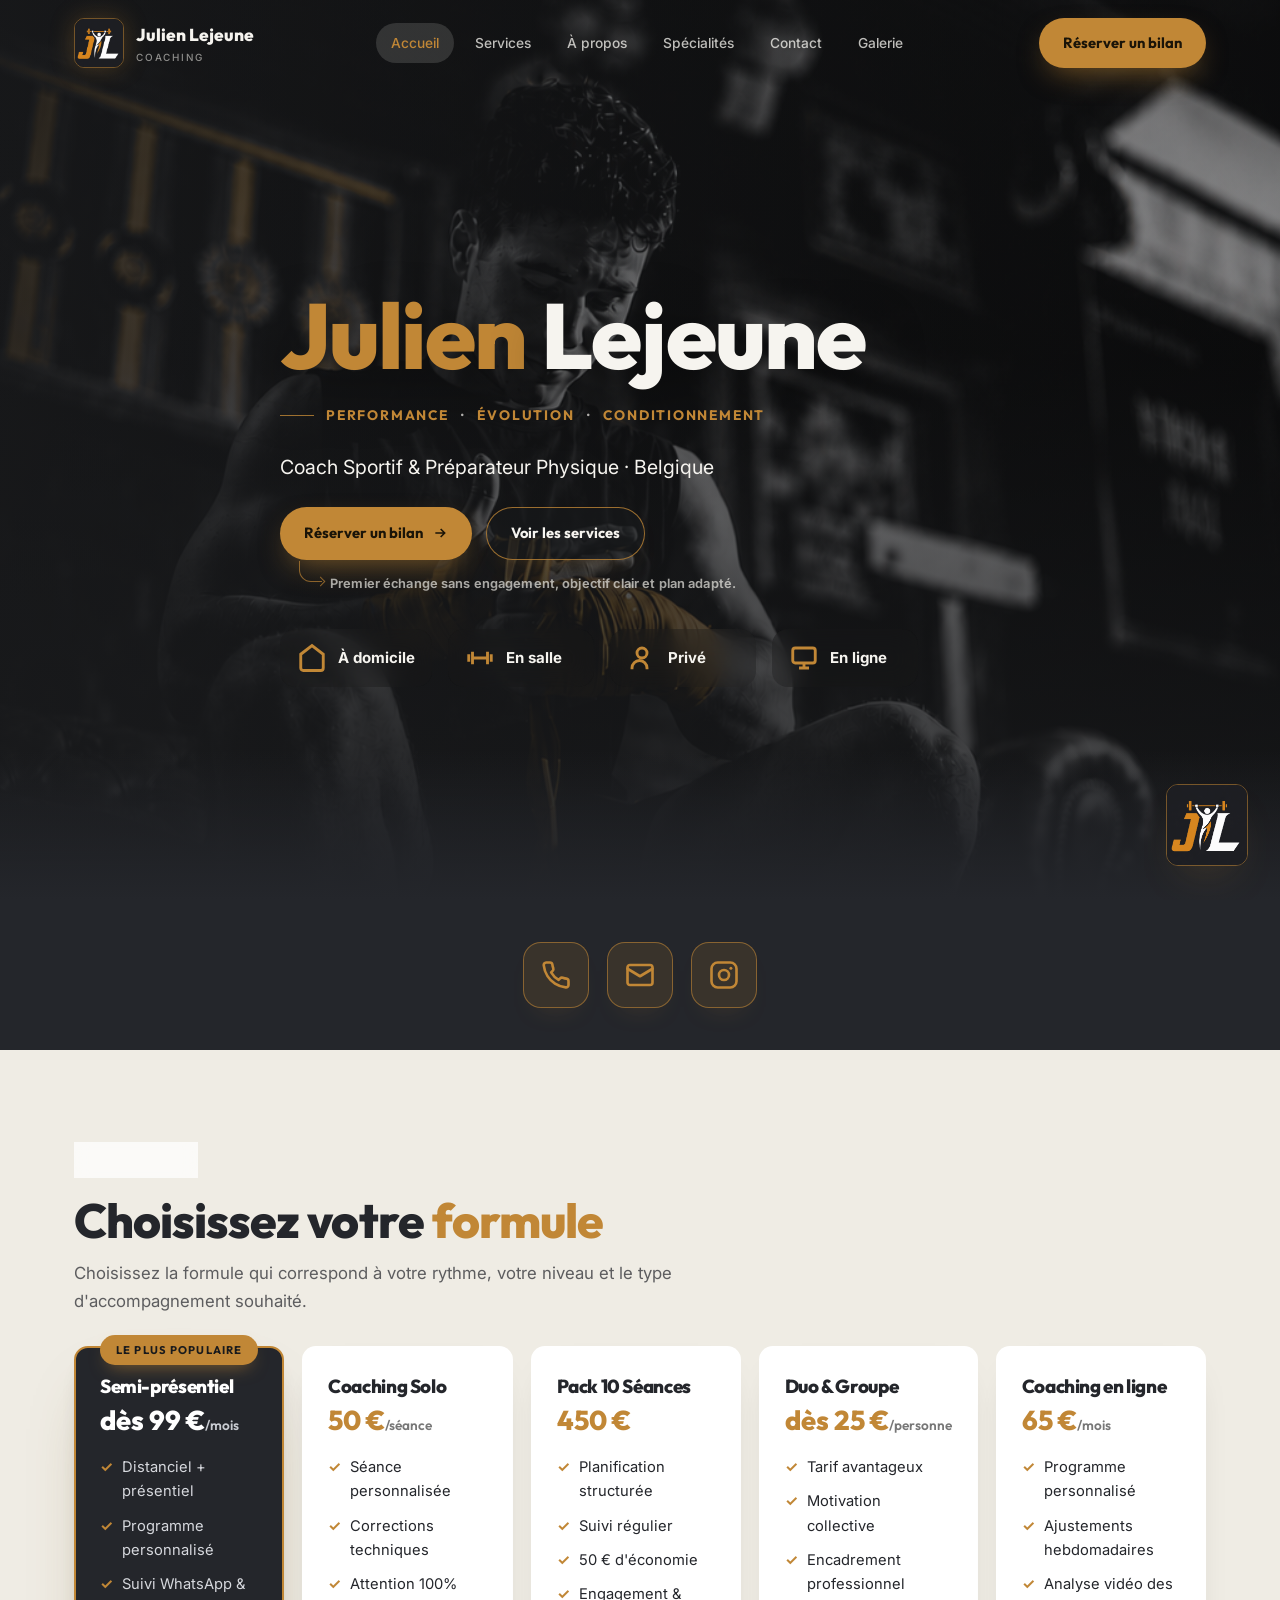
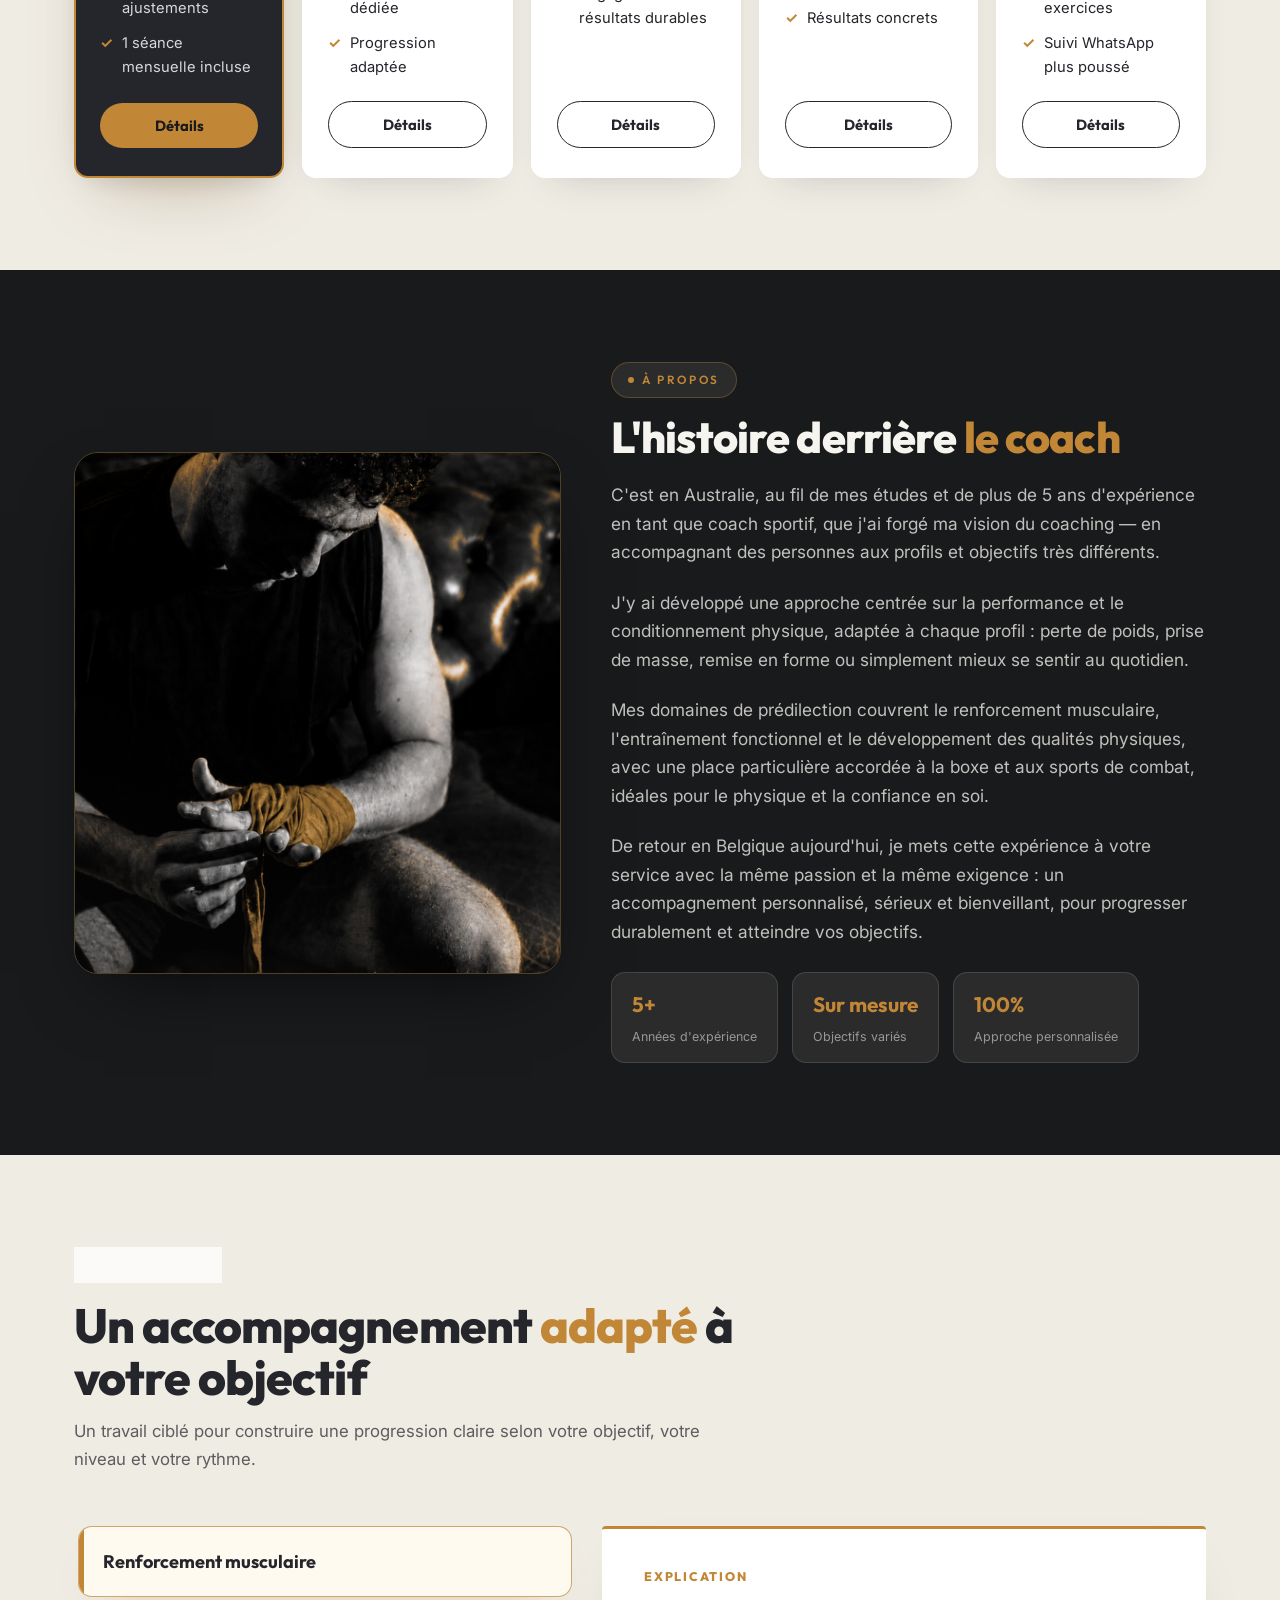
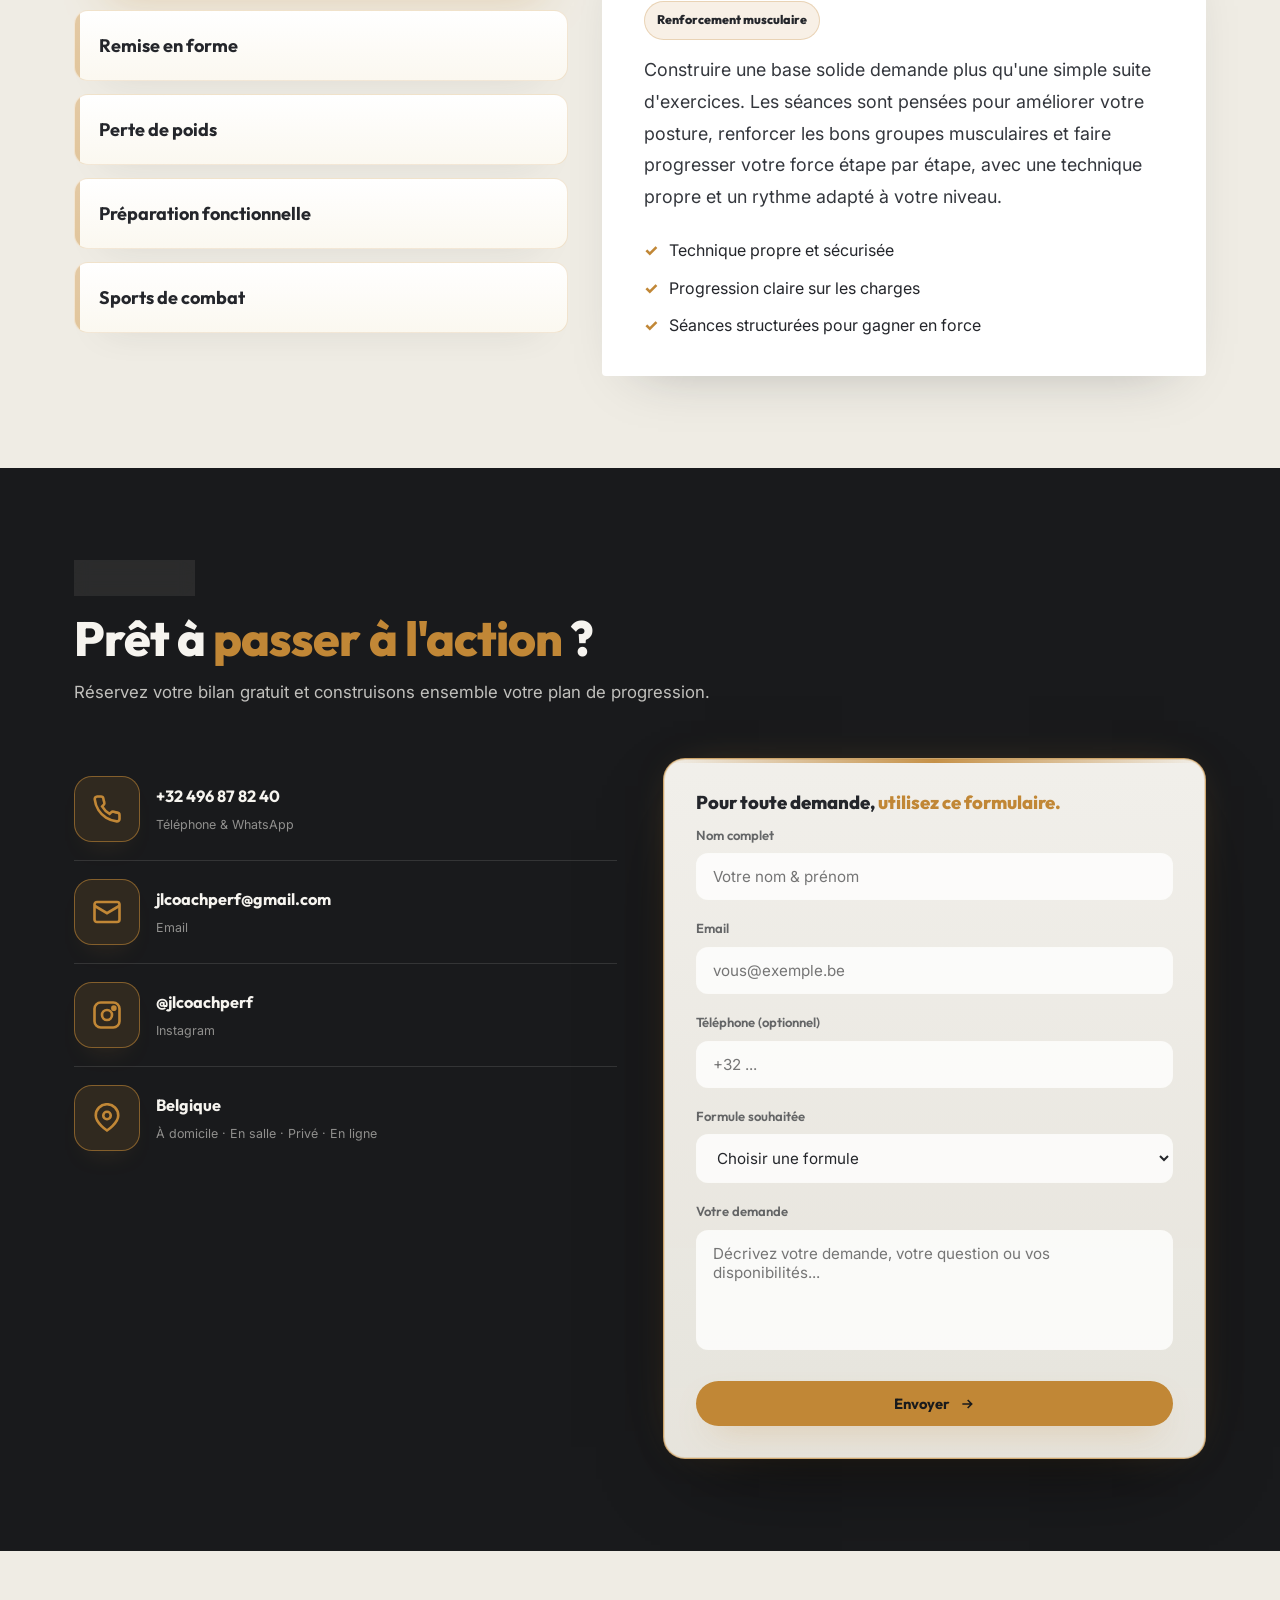
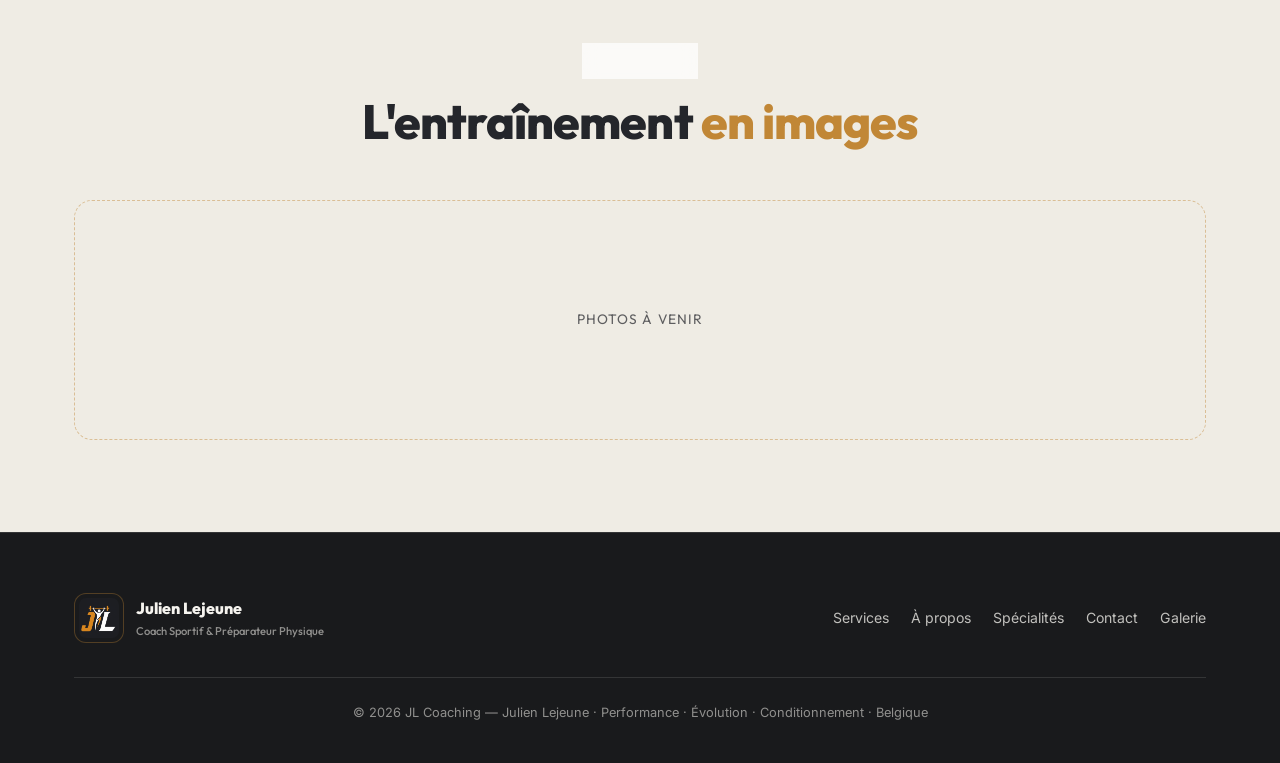
==== commit a19504ae: "Add files via upload" ====
--- a/index.html
+++ b/index.html
@@ -460,6 +460,7 @@
     .nav-links a{width:100%;font-size:1rem;padding:12px 14px}
     .nav-cta{display:none}
     .burger{display:flex;z-index:950}
+    section{padding-bottom:48px}
     .stats-grid,.gal-grid{grid-template-columns:1fr}
     .svc-grid{grid-template-columns:1fr}
     .float-card{left:12px;right:12px;bottom:12px}
@@ -484,7 +485,13 @@
     .quick-mobile-logo{display:block;width:66px;height:66px;margin:20px auto 0;border-radius:11px;border:0;object-fit:cover;background:transparent;padding:0;box-shadow:0 0 0 2px rgba(193,135,54,.72)}
     #services,#specialites,#galerie{padding-top:48px}
     #apropos{padding-top:52px}
-    .about-grid{gap:28px}
+    .about-grid{display:flex;flex-direction:column;gap:28px;align-items:stretch}
+    .about-text{display:contents}
+    .about-text .eyebrow{order:1;align-self:flex-start}
+    .about-photo{order:2}
+    .about-text h2,
+    .about-text p,
+    .about-mini{order:3}
     #contact{padding-top:44px}
     #services .sec-head h2,
     #contact .sec-head h2{font-size:clamp(1.82rem,8vw,2.08rem);white-space:nowrap}
@@ -498,6 +505,7 @@
     .about-mini .m:nth-child(3){grid-column:1 / -1;justify-self:center;min-width:52%}
     .spec-detail{scroll-margin-top:96px}
     .foot-grid{justify-content:center;text-align:center}
+    .foot-brand img{width:50px;height:50px;border:0;object-fit:cover;background:transparent;padding:0;box-shadow:0 0 0 1.5px rgba(193,135,54,.72)}
     .foot-links{width:100%;justify-content:center;flex-wrap:nowrap;gap:12px;font-size:.76rem;white-space:nowrap}
   }
   @media(max-width:360px){
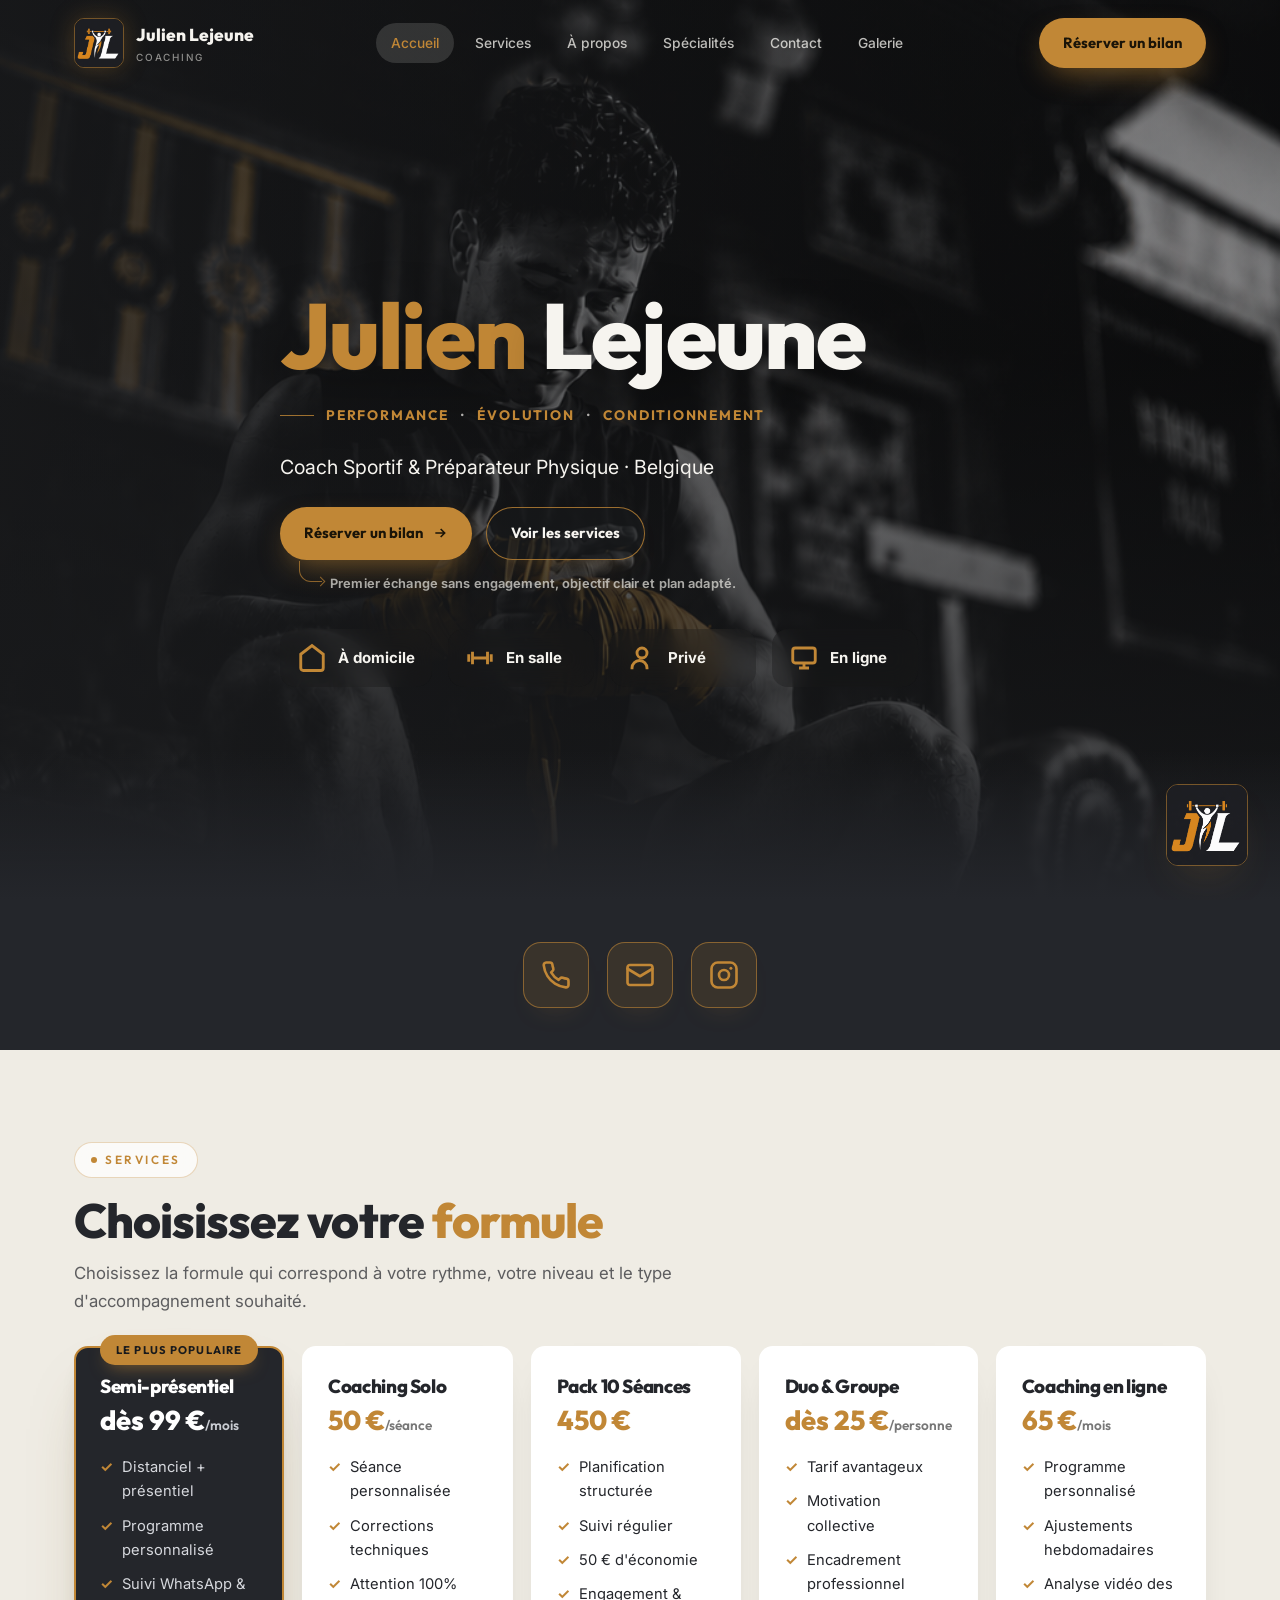
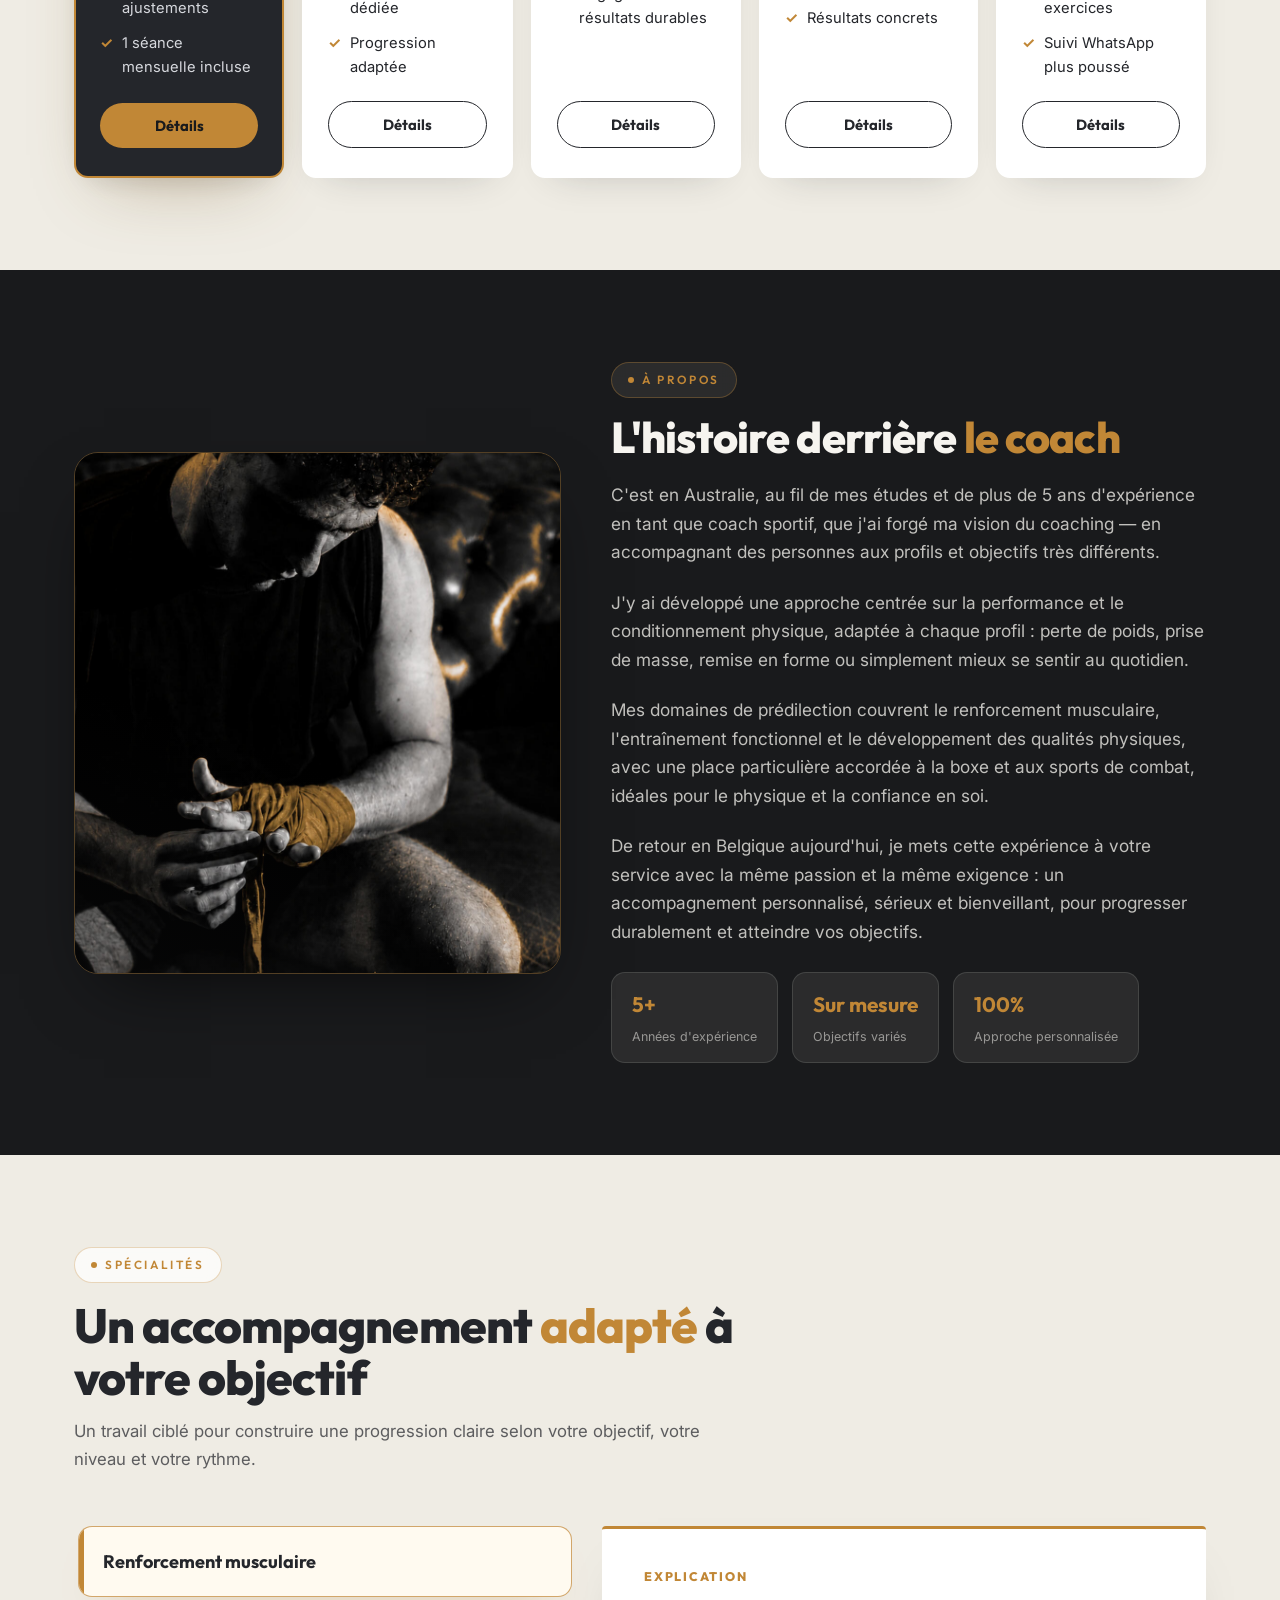
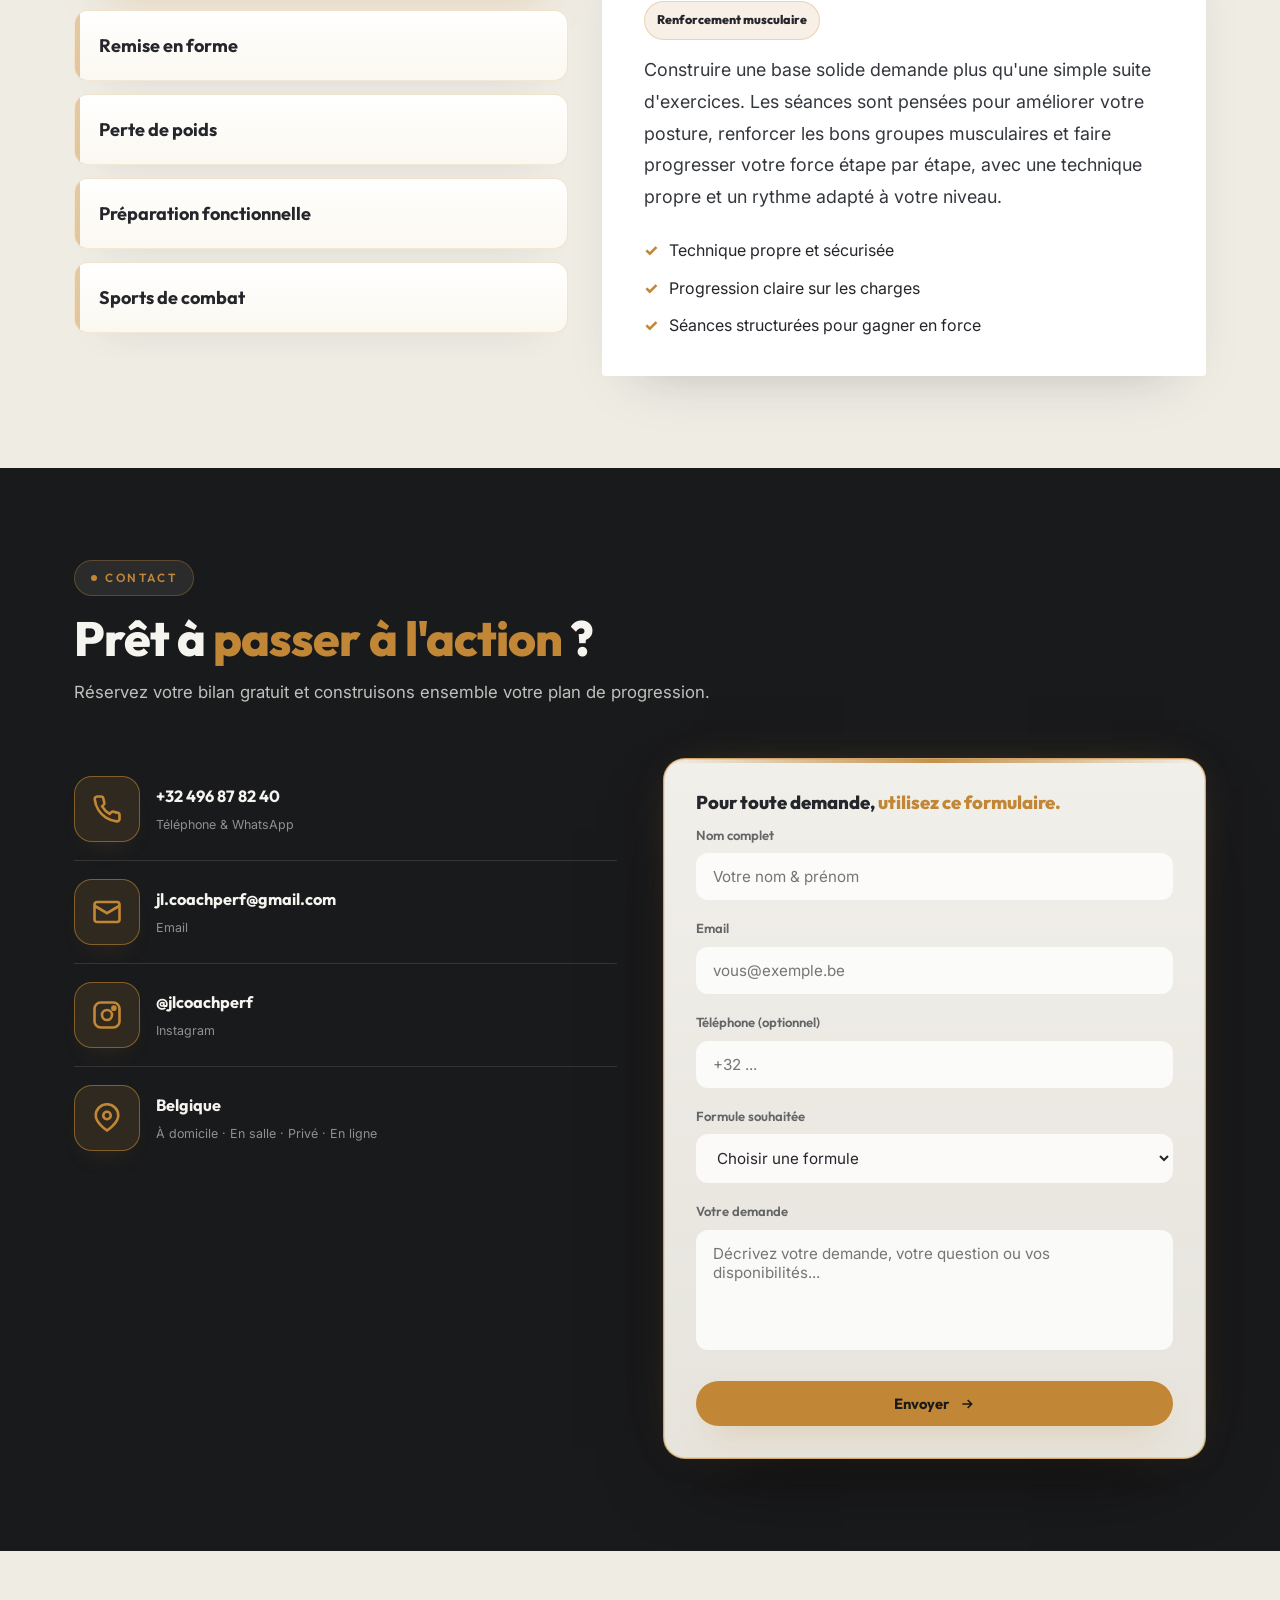
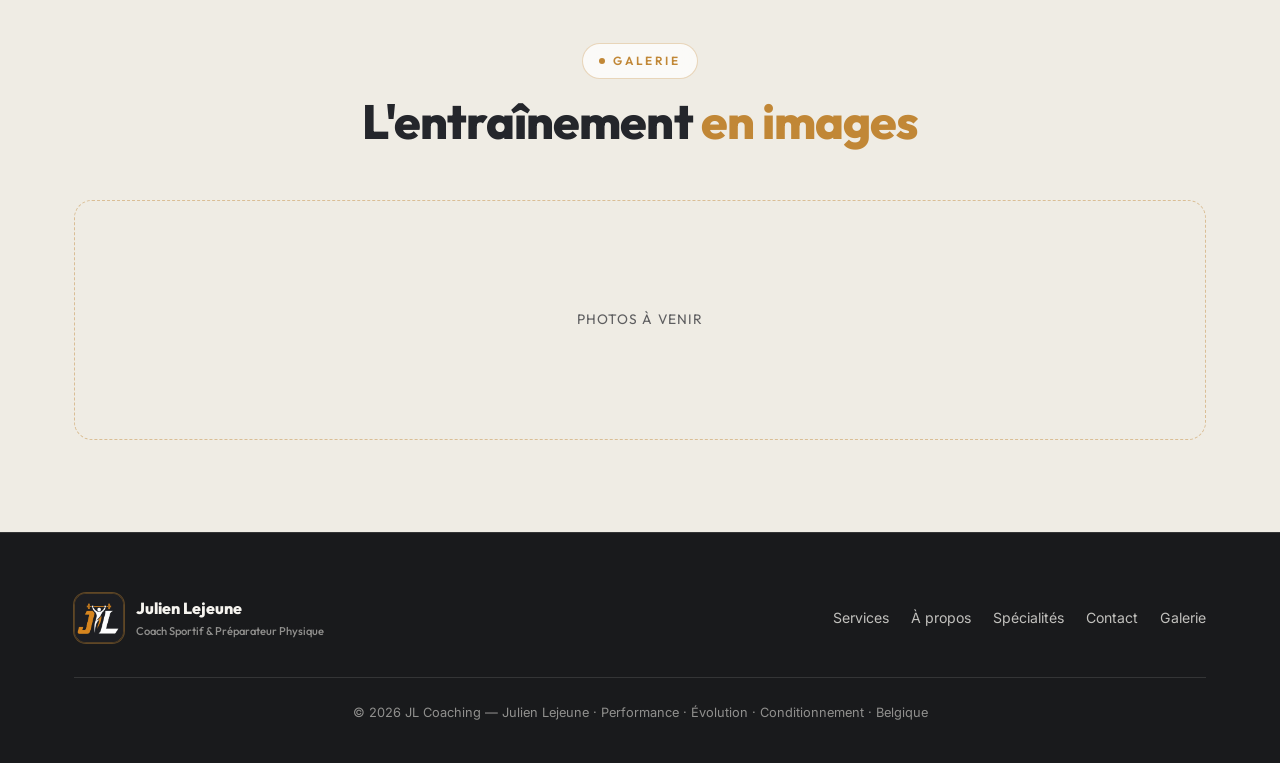
==== commit 4eb44cc0: "Add files via upload" ====
--- a/index.html
+++ b/index.html
@@ -429,7 +429,7 @@
   footer{padding:60px 0 40px;border-top:1px solid var(--border-soft);background:var(--charbon-2);color:var(--creme)}
   .foot-grid{display:flex;justify-content:space-between;align-items:center;gap:24px;flex-wrap:wrap}
   .foot-brand{display:flex;align-items:center;gap:12px;font-family:'Outfit',sans-serif;font-weight:800}
-  .foot-brand img{width:50px;height:50px;border-radius:12px;border:1.5px solid var(--border);object-fit:contain;background:#191A1C;padding:4px}
+  .foot-brand img{width:50px;height:50px;border-radius:12px;border:1.5px solid var(--border);object-fit:cover;background:transparent;padding:0;box-shadow:0 0 0 1px rgba(193,135,54,.42)}
   .foot-links{display:flex;gap:22px;flex-wrap:wrap;font-size:.88rem;color:var(--creme-soft)}
   .foot-links a:hover{color:var(--ambre)}
   .foot-bottom{margin-top:34px;padding-top:24px;border-top:1px solid var(--border-soft);text-align:center;color:var(--creme-faint);font-size:.8rem}
@@ -460,7 +460,6 @@
     .nav-links a{width:100%;font-size:1rem;padding:12px 14px}
     .nav-cta{display:none}
     .burger{display:flex;z-index:950}
-    section{padding-bottom:48px}
     .stats-grid,.gal-grid{grid-template-columns:1fr}
     .svc-grid{grid-template-columns:1fr}
     .float-card{left:12px;right:12px;bottom:12px}
@@ -485,9 +484,9 @@
     .quick-mobile-logo{display:block;width:66px;height:66px;margin:20px auto 0;border-radius:11px;border:0;object-fit:cover;background:transparent;padding:0;box-shadow:0 0 0 2px rgba(193,135,54,.72)}
     #services,#specialites,#galerie{padding-top:48px}
     #apropos{padding-top:52px}
-    .about-grid{display:flex;flex-direction:column;gap:28px;align-items:stretch}
+    .about-grid{display:flex;flex-direction:column;gap:18px}
     .about-text{display:contents}
-    .about-text .eyebrow{order:1;align-self:flex-start}
+    .about-text .eyebrow{order:1}
     .about-photo{order:2}
     .about-text h2,
     .about-text p,
@@ -505,7 +504,6 @@
     .about-mini .m:nth-child(3){grid-column:1 / -1;justify-self:center;min-width:52%}
     .spec-detail{scroll-margin-top:96px}
     .foot-grid{justify-content:center;text-align:center}
-    .foot-brand img{width:50px;height:50px;border:0;object-fit:cover;background:transparent;padding:0;box-shadow:0 0 0 1.5px rgba(193,135,54,.72)}
     .foot-links{width:100%;justify-content:center;flex-wrap:nowrap;gap:12px;font-size:.76rem;white-space:nowrap}
   }
   @media(max-width:360px){
@@ -583,7 +581,7 @@
       <a href="tel:+32496878240" aria-label="Téléphone">
         <svg viewBox="0 0 24 24" fill="none" stroke="currentColor" stroke-linecap="round" stroke-linejoin="round"><path d="M22 16.9v3a2 2 0 0 1-2.2 2 19.8 19.8 0 0 1-8.6-3 19.5 19.5 0 0 1-6-6 19.8 19.8 0 0 1-3-8.6A2 2 0 0 1 4.1 2h3a2 2 0 0 1 2 1.7c.1 1 .4 2 .7 2.9a2 2 0 0 1-.5 2.1L8.1 9.9a16 16 0 0 0 6 6l1.2-1.2a2 2 0 0 1 2.1-.5c.9.3 1.9.6 2.9.7a2 2 0 0 1 1.7 2z"/></svg>
       </a>
-      <a href="mailto:jlcoachperf@gmail.com" aria-label="Email">
+      <a href="mailto:jl.coachperf@gmail.com" aria-label="Email">
         <svg viewBox="0 0 24 24" fill="none" stroke="currentColor" stroke-linecap="round" stroke-linejoin="round"><rect x="2" y="4" width="20" height="16" rx="2"/><path d="m2 7 10 6 10-6"/></svg>
       </a>
       <a href="https://www.instagram.com/jlcoachperf" target="_blank" rel="noopener" aria-label="Instagram">
@@ -734,9 +732,9 @@
           <div class="ic"><svg width="22" height="22" viewBox="0 0 24 24" fill="none" stroke="currentColor" stroke-width="2"><path d="M22 16.9v3a2 2 0 0 1-2.2 2 19.8 19.8 0 0 1-8.6-3 19.5 19.5 0 0 1-6-6 19.8 19.8 0 0 1-3-8.6A2 2 0 0 1 4.1 2h3a2 2 0 0 1 2 1.7c.1 1 .4 2 .7 2.9a2 2 0 0 1-.5 2.1L8.1 9.9a16 16 0 0 0 6 6l1.2-1.2a2 2 0 0 1 2.1-.5c.9.3 1.9.6 2.9.7a2 2 0 0 1 1.7 2z"/></svg></div>
           <div><b>+32 496 87 82 40</b><small>Téléphone & WhatsApp</small></div>
         </a>
-        <a class="ci" href="mailto:jlcoachperf@gmail.com">
+        <a class="ci" href="mailto:jl.coachperf@gmail.com">
           <div class="ic"><svg width="22" height="22" viewBox="0 0 24 24" fill="none" stroke="currentColor" stroke-width="2"><rect x="2" y="4" width="20" height="16" rx="2"/><path d="m2 7 10 6 10-6"/></svg></div>
-          <div><b>jlcoachperf@gmail.com</b><small>Email</small></div>
+          <div><b>jl.coachperf@gmail.com</b><small>Email</small></div>
         </a>
         <a class="ci" href="https://www.instagram.com/jlcoachperf" target="_blank" rel="noopener">
           <div class="ic"><svg width="22" height="22" viewBox="0 0 24 24" fill="none" stroke="currentColor" stroke-width="2"><rect x="2" y="2" width="20" height="20" rx="5"/><circle cx="12" cy="12" r="4"/><circle cx="17.5" cy="6.5" r="1.2" fill="currentColor"/></svg></div>
@@ -1048,3 +1046,5 @@
 </body>
 </html>
 
+
+
